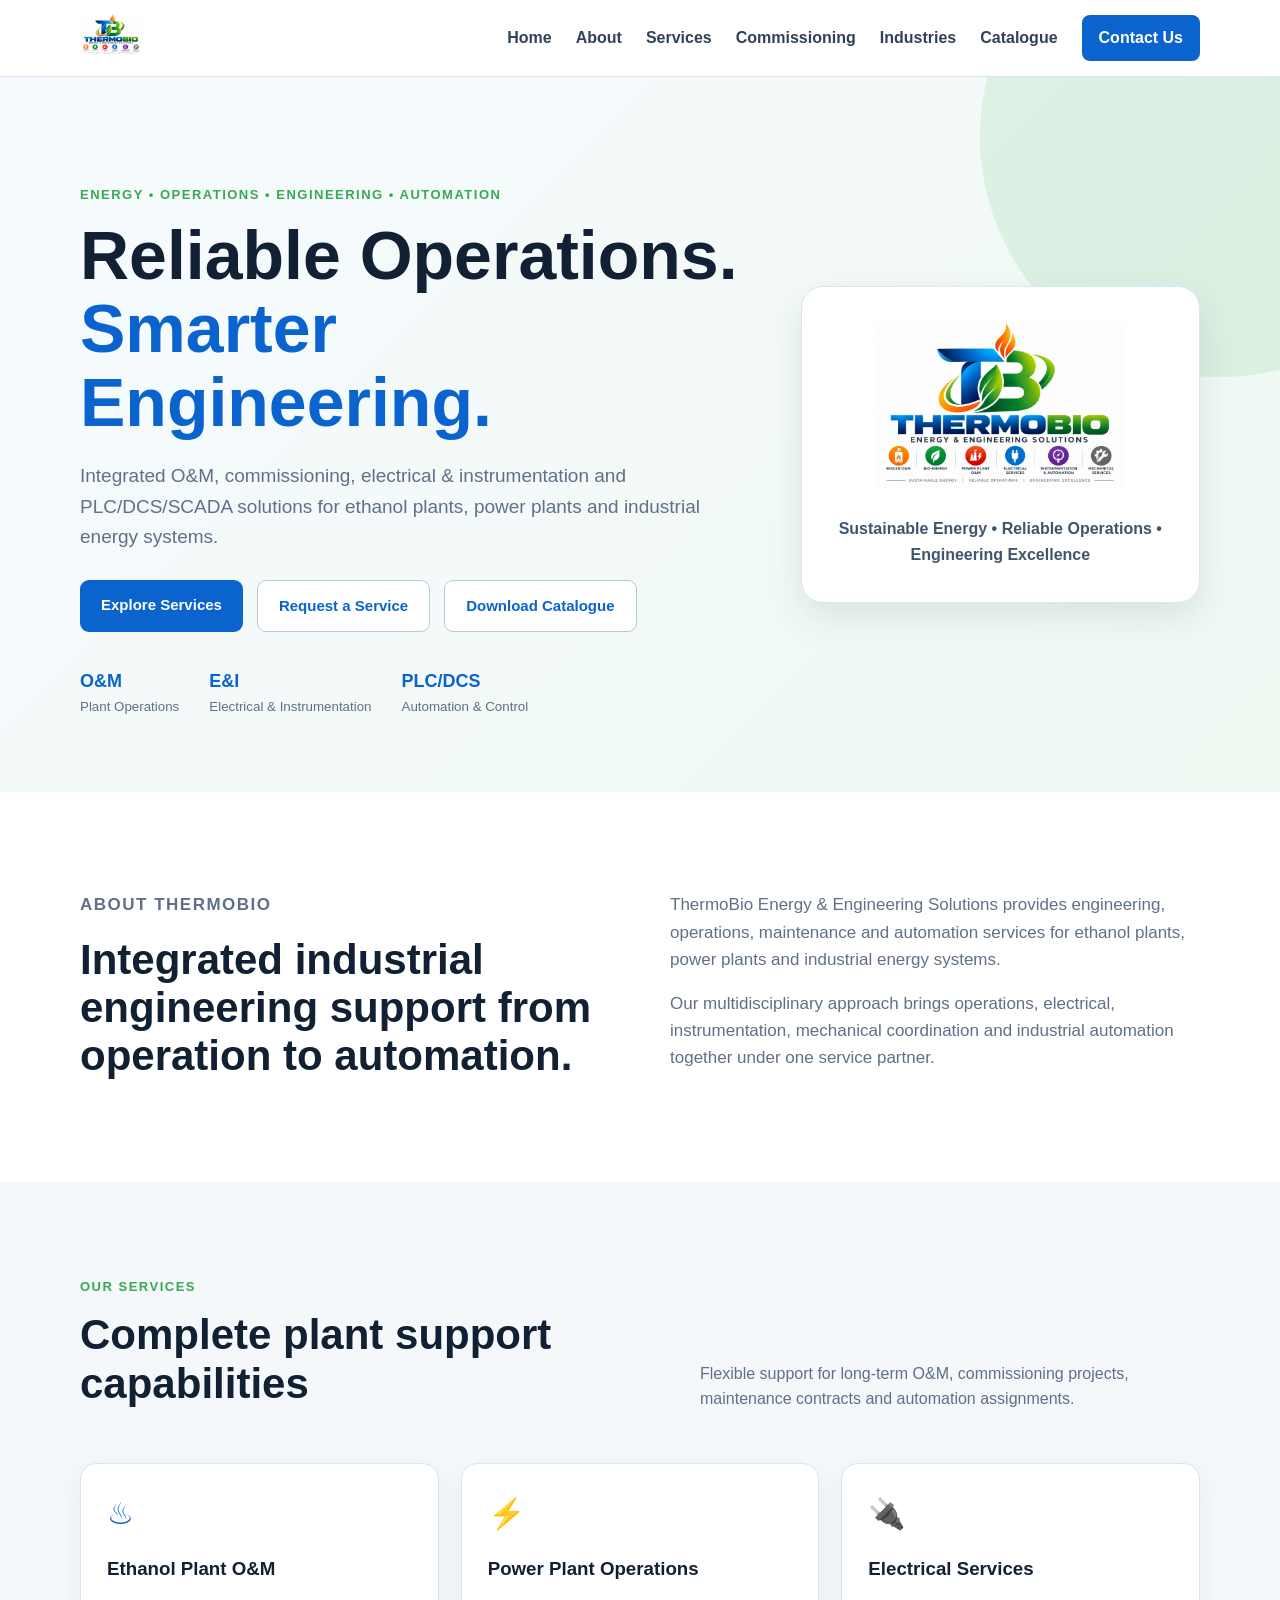
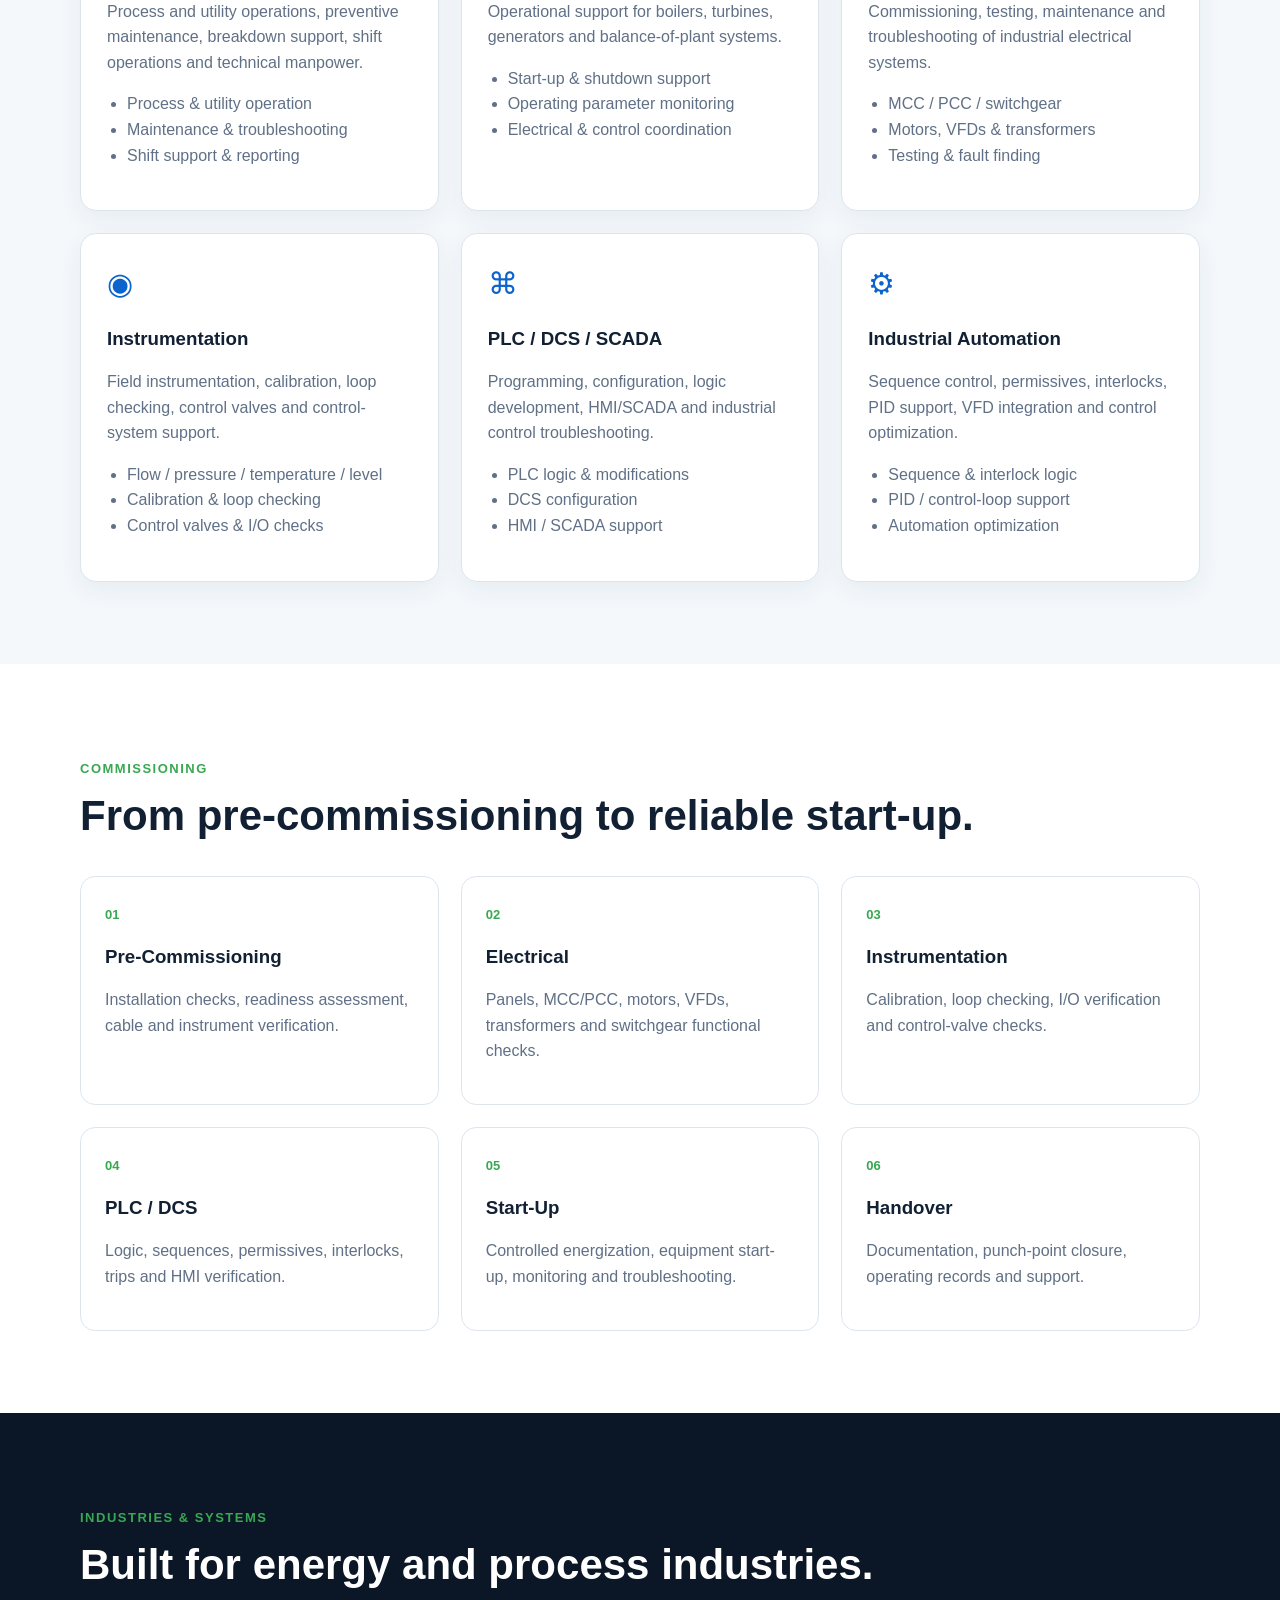
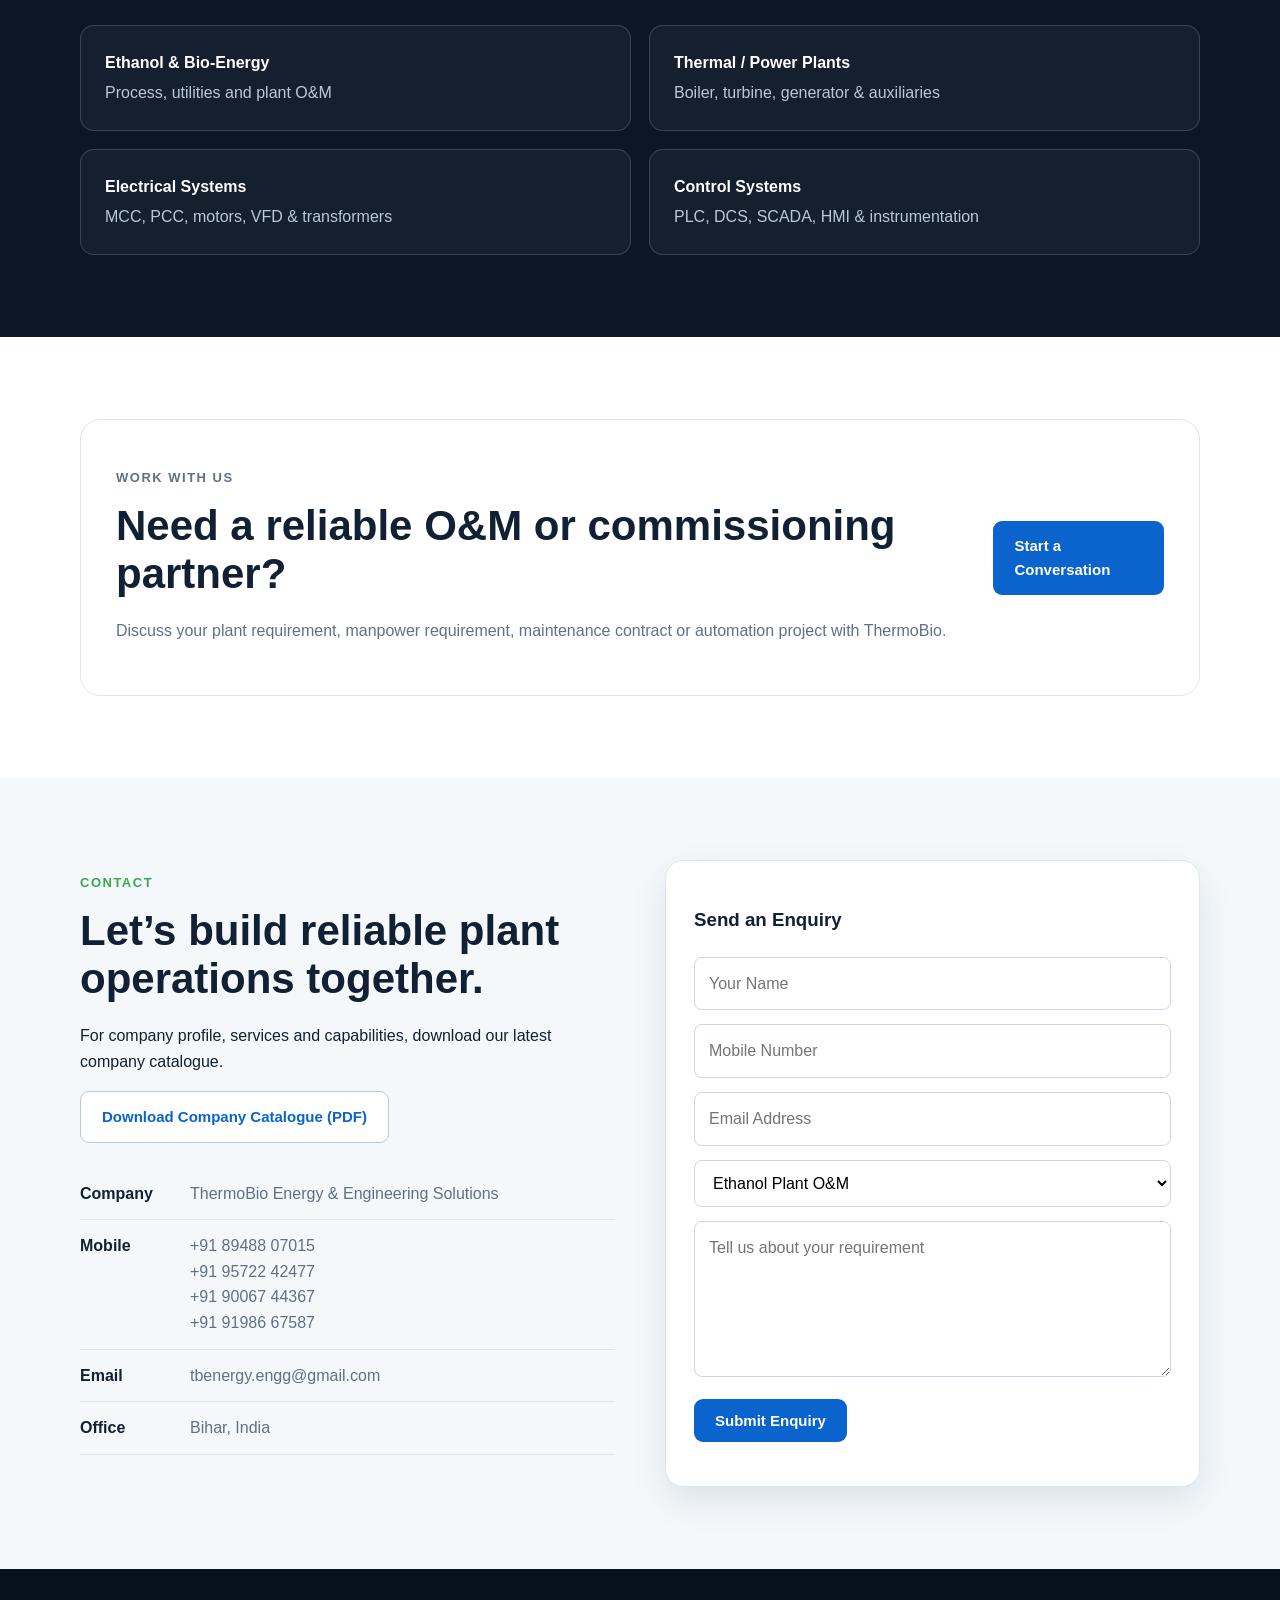
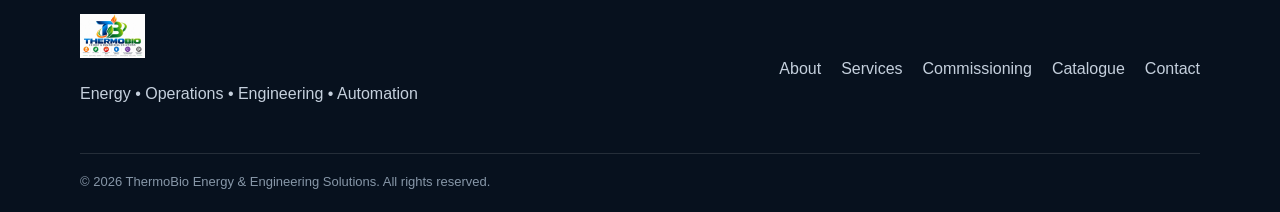
==== index.html @ 805980ed "Add files via upload" ====
<!DOCTYPE html>
<html lang="en">
<head>
  <meta charset="UTF-8">
  <meta name="viewport" content="width=device-width, initial-scale=1.0">
  <meta name="description" content="ThermoBio Energy & Engineering Solutions - Ethanol Plant O&M, Power Plant Operations, Electrical & Instrumentation, PLC/DCS/SCADA and Industrial Automation.">
  <title>ThermoBio Energy & Engineering Solutions</title>
  <link rel="stylesheet" href="styles.css">
</head>
<body>
  <header class="header">
    <div class="container nav">
      <a class="brand" href="#home">
        <img src="logo.png" alt="ThermoBio logo">
      </a>
      <button class="menu-btn" aria-label="Open menu">☰</button>
      <nav id="navMenu">
        <a href="#home">Home</a>
        <a href="#about">About</a>
        <a href="#services">Services</a>
        <a href="#commissioning">Commissioning</a>
        <a href="#industries">Industries</a>
        <a href="ThermoBio_Company_Catalogue.pdf" target="_blank" rel="noopener">Catalogue</a>
        <a href="#contact" class="nav-cta">Contact Us</a>
      </nav>
    </div>
  </header>

  <main>
    <section id="home" class="hero">
      <div class="hero-glow"></div>
      <div class="container hero-grid">
        <div class="hero-copy">
          <p class="eyebrow">ENERGY • OPERATIONS • ENGINEERING • AUTOMATION</p>
          <h1>Reliable Operations.<br><span>Smarter Engineering.</span></h1>
          <p class="lead">
            Integrated O&M, commissioning, electrical & instrumentation and PLC/DCS/SCADA
            solutions for ethanol plants, power plants and industrial energy systems.
          </p>
          <div class="actions">
            <a href="#services" class="btn primary">Explore Services</a>
            <a href="#contact" class="btn secondary">Request a Service</a>
            <a href="ThermoBio_Company_Catalogue.pdf" class="btn secondary" target="_blank" rel="noopener">Download Catalogue</a>
          </div>
          <div class="hero-points">
            <div><strong>O&M</strong><small>Plant Operations</small></div>
            <div><strong>E&I</strong><small>Electrical & Instrumentation</small></div>
            <div><strong>PLC/DCS</strong><small>Automation & Control</small></div>
          </div>
        </div>
        <div class="hero-card">
          <img src="logo.png" alt="ThermoBio Energy & Engineering Solutions">
          <div class="hero-card-caption">Sustainable Energy • Reliable Operations • Engineering Excellence</div>
        </div>
      </div>
    </section>

    <section id="about" class="section">
      <div class="container two-col">
        <div>
          <p class="section-label">ABOUT THERMOBIO</p>
          <h2>Integrated industrial engineering support from operation to automation.</h2>
        </div>
        <div>
          <p>
            ThermoBio Energy & Engineering Solutions provides engineering, operations,
            maintenance and automation services for ethanol plants, power plants and
            industrial energy systems.
          </p>
          <p>
            Our multidisciplinary approach brings operations, electrical, instrumentation,
            mechanical coordination and industrial automation together under one service partner.
          </p>
        </div>
      </div>
    </section>

    <section id="services" class="section light">
      <div class="container">
        <div class="section-head">
          <div>
            <p class="section-label">OUR SERVICES</p>
            <h2>Complete plant support capabilities</h2>
          </div>
          <p>Flexible support for long-term O&M, commissioning projects, maintenance contracts and automation assignments.</p>
        </div>

        <div class="cards">
          <article class="service-card">
            <div class="icon">♨</div>
            <h3>Ethanol Plant O&M</h3>
            <p>Process and utility operations, preventive maintenance, breakdown support, shift operations and technical manpower.</p>
            <ul><li>Process & utility operation</li><li>Maintenance & troubleshooting</li><li>Shift support & reporting</li></ul>
          </article>

          <article class="service-card">
            <div class="icon">⚡</div>
            <h3>Power Plant Operations</h3>
            <p>Operational support for boilers, turbines, generators and balance-of-plant systems.</p>
            <ul><li>Start-up & shutdown support</li><li>Operating parameter monitoring</li><li>Electrical & control coordination</li></ul>
          </article>

          <article class="service-card">
            <div class="icon">🔌</div>
            <h3>Electrical Services</h3>
            <p>Commissioning, testing, maintenance and troubleshooting of industrial electrical systems.</p>
            <ul><li>MCC / PCC / switchgear</li><li>Motors, VFDs & transformers</li><li>Testing & fault finding</li></ul>
          </article>

          <article class="service-card">
            <div class="icon">◉</div>
            <h3>Instrumentation</h3>
            <p>Field instrumentation, calibration, loop checking, control valves and control-system support.</p>
            <ul><li>Flow / pressure / temperature / level</li><li>Calibration & loop checking</li><li>Control valves & I/O checks</li></ul>
          </article>

          <article class="service-card">
            <div class="icon">⌘</div>
            <h3>PLC / DCS / SCADA</h3>
            <p>Programming, configuration, logic development, HMI/SCADA and industrial control troubleshooting.</p>
            <ul><li>PLC logic & modifications</li><li>DCS configuration</li><li>HMI / SCADA support</li></ul>
          </article>

          <article class="service-card">
            <div class="icon">⚙</div>
            <h3>Industrial Automation</h3>
            <p>Sequence control, permissives, interlocks, PID support, VFD integration and control optimization.</p>
            <ul><li>Sequence & interlock logic</li><li>PID / control-loop support</li><li>Automation optimization</li></ul>
          </article>
        </div>
      </div>
    </section>

    <section id="commissioning" class="section">
      <div class="container">
        <p class="section-label">COMMISSIONING</p>
        <h2>From pre-commissioning to reliable start-up.</h2>
        <div class="steps">
          <div class="step"><span>01</span><h3>Pre-Commissioning</h3><p>Installation checks, readiness assessment, cable and instrument verification.</p></div>
          <div class="step"><span>02</span><h3>Electrical</h3><p>Panels, MCC/PCC, motors, VFDs, transformers and switchgear functional checks.</p></div>
          <div class="step"><span>03</span><h3>Instrumentation</h3><p>Calibration, loop checking, I/O verification and control-valve checks.</p></div>
          <div class="step"><span>04</span><h3>PLC / DCS</h3><p>Logic, sequences, permissives, interlocks, trips and HMI verification.</p></div>
          <div class="step"><span>05</span><h3>Start-Up</h3><p>Controlled energization, equipment start-up, monitoring and troubleshooting.</p></div>
          <div class="step"><span>06</span><h3>Handover</h3><p>Documentation, punch-point closure, operating records and support.</p></div>
        </div>
      </div>
    </section>

    <section id="industries" class="section dark">
      <div class="container">
        <p class="section-label">INDUSTRIES & SYSTEMS</p>
        <h2>Built for energy and process industries.</h2>
        <div class="industry-grid">
          <div><strong>Ethanol & Bio-Energy</strong><span>Process, utilities and plant O&M</span></div>
          <div><strong>Thermal / Power Plants</strong><span>Boiler, turbine, generator & auxiliaries</span></div>
          <div><strong>Electrical Systems</strong><span>MCC, PCC, motors, VFD & transformers</span></div>
          <div><strong>Control Systems</strong><span>PLC, DCS, SCADA, HMI & instrumentation</span></div>
        </div>
      </div>
    </section>

    <section class="section">
      <div class="container cta">
        <div>
          <p class="section-label">WORK WITH US</p>
          <h2>Need a reliable O&M or commissioning partner?</h2>
          <p>Discuss your plant requirement, manpower requirement, maintenance contract or automation project with ThermoBio.</p>
        </div>
        <a href="#contact" class="btn primary">Start a Conversation</a>
      </div>
    </section>

    <section id="contact" class="section light">
      <div class="container contact-grid">
        <div>
          <p class="section-label">CONTACT</p>
          <h2>Let’s build reliable plant operations together.</h2>
          <p>For company profile, services and capabilities, download our latest company catalogue.</p>
          <p><a href="ThermoBio_Company_Catalogue.pdf" class="btn secondary" target="_blank" rel="noopener">Download Company Catalogue (PDF)</a></p>
          <div class="contact-list">
            <div><strong>Company</strong><span>ThermoBio Energy & Engineering Solutions</span></div>
            <div><strong>Mobile</strong><span>+91 89488 07015<br>+91 95722 42477<br>+91 90067 44367<br>+91 91986 67587</span></div>
            <div><strong>Email</strong><span>tbenergy.engg@gmail.com</span></div>
            <div><strong>Office</strong><span>Bihar, India</span></div>
          </div>
        </div>
        <form class="contact-form" id="contactForm" onsubmit="return submitForm(event)">
          <input type="text" name="_honey" style="display:none" tabindex="-1" autocomplete="off">
          <input type="hidden" name="_subject" value="New Website Enquiry - ThermoBio Energy & Engineering Solutions">
          <input type="hidden" name="_template" value="table">
          <input type="hidden" name="_captcha" value="false">
          <h3>Send an Enquiry</h3>
          <input id="name" name="name" type="text" placeholder="Your Name" required>
          <input id="phone" name="phone" type="tel" placeholder="Mobile Number" required>
          <input id="email" name="email" type="email" placeholder="Email Address">
          <select id="service" name="service">
            <option>Ethanol Plant O&M</option>
            <option>Power Plant Operations</option>
            <option>Electrical Services</option>
            <option>Instrumentation</option>
            <option>PLC / DCS / SCADA</option>
            <option>Automation / Commissioning</option>
          </select>
          <textarea id="message" name="message" rows="5" placeholder="Tell us about your requirement"></textarea>
          <button class="btn primary" type="submit">Submit Enquiry</button>
          <p id="formMsg" class="form-msg"></p>
        </form>
      </div>
    </section>
  </main>

  <footer class="footer">
    <div class="container footer-grid">
      <div>
        <img src="logo.png" alt="ThermoBio" class="footer-logo">
        <p>Energy • Operations • Engineering • Automation</p>
      </div>
      <div class="footer-links">
        <a href="#about">About</a><a href="#services">Services</a><a href="#commissioning">Commissioning</a><a href="ThermoBio_Company_Catalogue.pdf" target="_blank" rel="noopener">Catalogue</a><a href="#contact">Contact</a>
      </div>
    </div>
    <div class="container copyright">© <span id="year"></span> ThermoBio Energy & Engineering Solutions. All rights reserved.</div>
  </footer>

  <script src="script.js"></script>
</body>
</html>
---- styles.css ----
:root{--blue:#0b63ce;--blue-dark:#073b7a;--green:#39a852;--text:#122033;--muted:#607086;--light:#f4f8fb;--border:#dce5ee;--dark:#0b1726;--white:#fff;--shadow:0 14px 35px rgba(10,45,80,.10)}
*{box-sizing:border-box}html{scroll-behavior:smooth}body{margin:0;font-family:Arial,Helvetica,sans-serif;color:var(--text);line-height:1.6;background:#fff}a{text-decoration:none;color:inherit}.container{width:min(1120px,92%);margin:auto}
.header{position:sticky;top:0;z-index:100;background:rgba(255,255,255,.96);border-bottom:1px solid var(--border);backdrop-filter:blur(10px)}.nav{min-height:76px;display:flex;align-items:center;justify-content:space-between}.brand img{width:62px;height:62px;object-fit:contain}nav{display:flex;gap:24px;align-items:center}nav a{font-weight:600;color:#314257}nav a:hover{color:var(--blue)}.nav-cta{padding:10px 17px;border-radius:8px;background:var(--blue);color:#fff!important}.menu-btn{display:none;border:0;background:transparent;font-size:28px}
.hero{position:relative;overflow:hidden;padding:95px 0 75px;background:linear-gradient(135deg,#f7fbff,#eef8f1)}.hero-glow{position:absolute;width:480px;height:480px;border-radius:50%;right:-180px;top:-180px;background:rgba(57,168,82,.12)}.hero-grid{position:relative;display:grid;grid-template-columns:1.25fr .75fr;gap:55px;align-items:center}.eyebrow,.section-label{font-size:13px;letter-spacing:1.5px;font-weight:800;color:var(--green)}h1{font-size:clamp(40px,6vw,68px);line-height:1.08;margin:12px 0 22px}h1 span{color:var(--blue)}h2{font-size:clamp(28px,4vw,42px);line-height:1.15;margin:8px 0 20px}h3{line-height:1.25}.lead{font-size:19px;color:var(--muted);max-width:720px}.actions{display:flex;gap:14px;flex-wrap:wrap;margin:28px 0}.btn{display:inline-block;border:0;cursor:pointer;padding:13px 21px;border-radius:9px;font-weight:700;font-size:15px}.btn.primary{background:var(--blue);color:#fff}.btn.primary:hover{background:var(--blue-dark)}.btn.secondary{border:1px solid #b9c9d8;background:#fff;color:var(--blue)}.hero-points{display:flex;gap:30px;flex-wrap:wrap;margin-top:35px}.hero-points div{display:flex;flex-direction:column}.hero-points strong{font-size:18px;color:var(--blue)}.hero-points small{color:var(--muted)}.hero-card{background:#fff;border:1px solid var(--border);border-radius:22px;padding:35px;box-shadow:var(--shadow);text-align:center}.hero-card img{width:min(250px,80%);height:auto}.hero-card-caption{margin-top:20px;font-weight:700;color:#40556c}
.section{padding:82px 0}.section.light{background:var(--light)}.section.dark{background:var(--dark);color:#fff}.two-col{display:grid;grid-template-columns:1fr 1fr;gap:60px}.two-col p{color:var(--muted);font-size:17px}.section-head{display:flex;justify-content:space-between;gap:40px;align-items:end;margin-bottom:35px}.section-head>p{max-width:500px;color:var(--muted)}.cards{display:grid;grid-template-columns:repeat(3,1fr);gap:22px}.service-card{background:#fff;border:1px solid var(--border);border-radius:16px;padding:26px;box-shadow:0 8px 24px rgba(10,45,80,.06)}.icon{font-size:30px;color:var(--blue)}.service-card p,.service-card li{color:var(--muted)}.service-card ul{padding-left:20px}.steps{display:grid;grid-template-columns:repeat(3,1fr);gap:22px;margin-top:35px}.step{border:1px solid var(--border);border-radius:15px;padding:24px}.step span{display:inline-block;font-size:13px;font-weight:800;color:var(--green)}.step p{color:var(--muted)}.industry-grid{display:grid;grid-template-columns:repeat(2,1fr);gap:18px;margin-top:35px}.industry-grid div{border:1px solid rgba(255,255,255,.16);border-radius:14px;padding:24px;background:rgba(255,255,255,.04)}.industry-grid strong,.industry-grid span{display:block}.industry-grid span{color:#b9c7d8;margin-top:5px}.cta{display:flex;align-items:center;justify-content:space-between;gap:35px;border:1px solid var(--border);border-radius:20px;padding:35px}.cta p{color:var(--muted)}.contact-grid{display:grid;grid-template-columns:1fr 1fr;gap:50px}.contact-list{margin-top:25px}.contact-list div{display:flex;gap:20px;padding:13px 0;border-bottom:1px solid var(--border)}.contact-list strong{min-width:90px}.contact-list span{color:var(--muted)}.contact-form{background:#fff;border:1px solid var(--border);border-radius:18px;padding:28px;box-shadow:var(--shadow)}.contact-form input,.contact-form select,.contact-form textarea{width:100%;padding:13px 14px;margin:7px 0;border:1px solid #cbd7e3;border-radius:8px;font:inherit;background:#fff}.contact-form button{margin-top:8px}.form-msg{color:var(--green);font-weight:700}.footer{background:#07111e;color:#c5d0dd;padding:45px 0 20px}.footer-grid{display:flex;justify-content:space-between;gap:30px;align-items:center}.footer-logo{width:65px}.footer-links{display:flex;gap:20px;flex-wrap:wrap}.footer-links a:hover{color:#fff}.copyright{border-top:1px solid rgba(255,255,255,.12);margin-top:30px;padding-top:18px;font-size:13px;color:#8797a8}
@media(max-width:800px){nav{display:none;position:absolute;top:76px;left:0;right:0;background:#fff;padding:18px 4%;border-bottom:1px solid var(--border);flex-direction:column;align-items:flex-start}nav.open{display:flex}.menu-btn{display:block}.hero-grid,.two-col,.contact-grid{grid-template-columns:1fr}.cards,.steps{grid-template-columns:1fr 1fr}.section-head,.cta{flex-direction:column;align-items:flex-start}}@media(max-width:520px){.hero{padding:65px 0}.section{padding:60px 0}.cards,.steps,.industry-grid{grid-template-columns:1fr}.hero-points{gap:18px}.cta{padding:25px}}
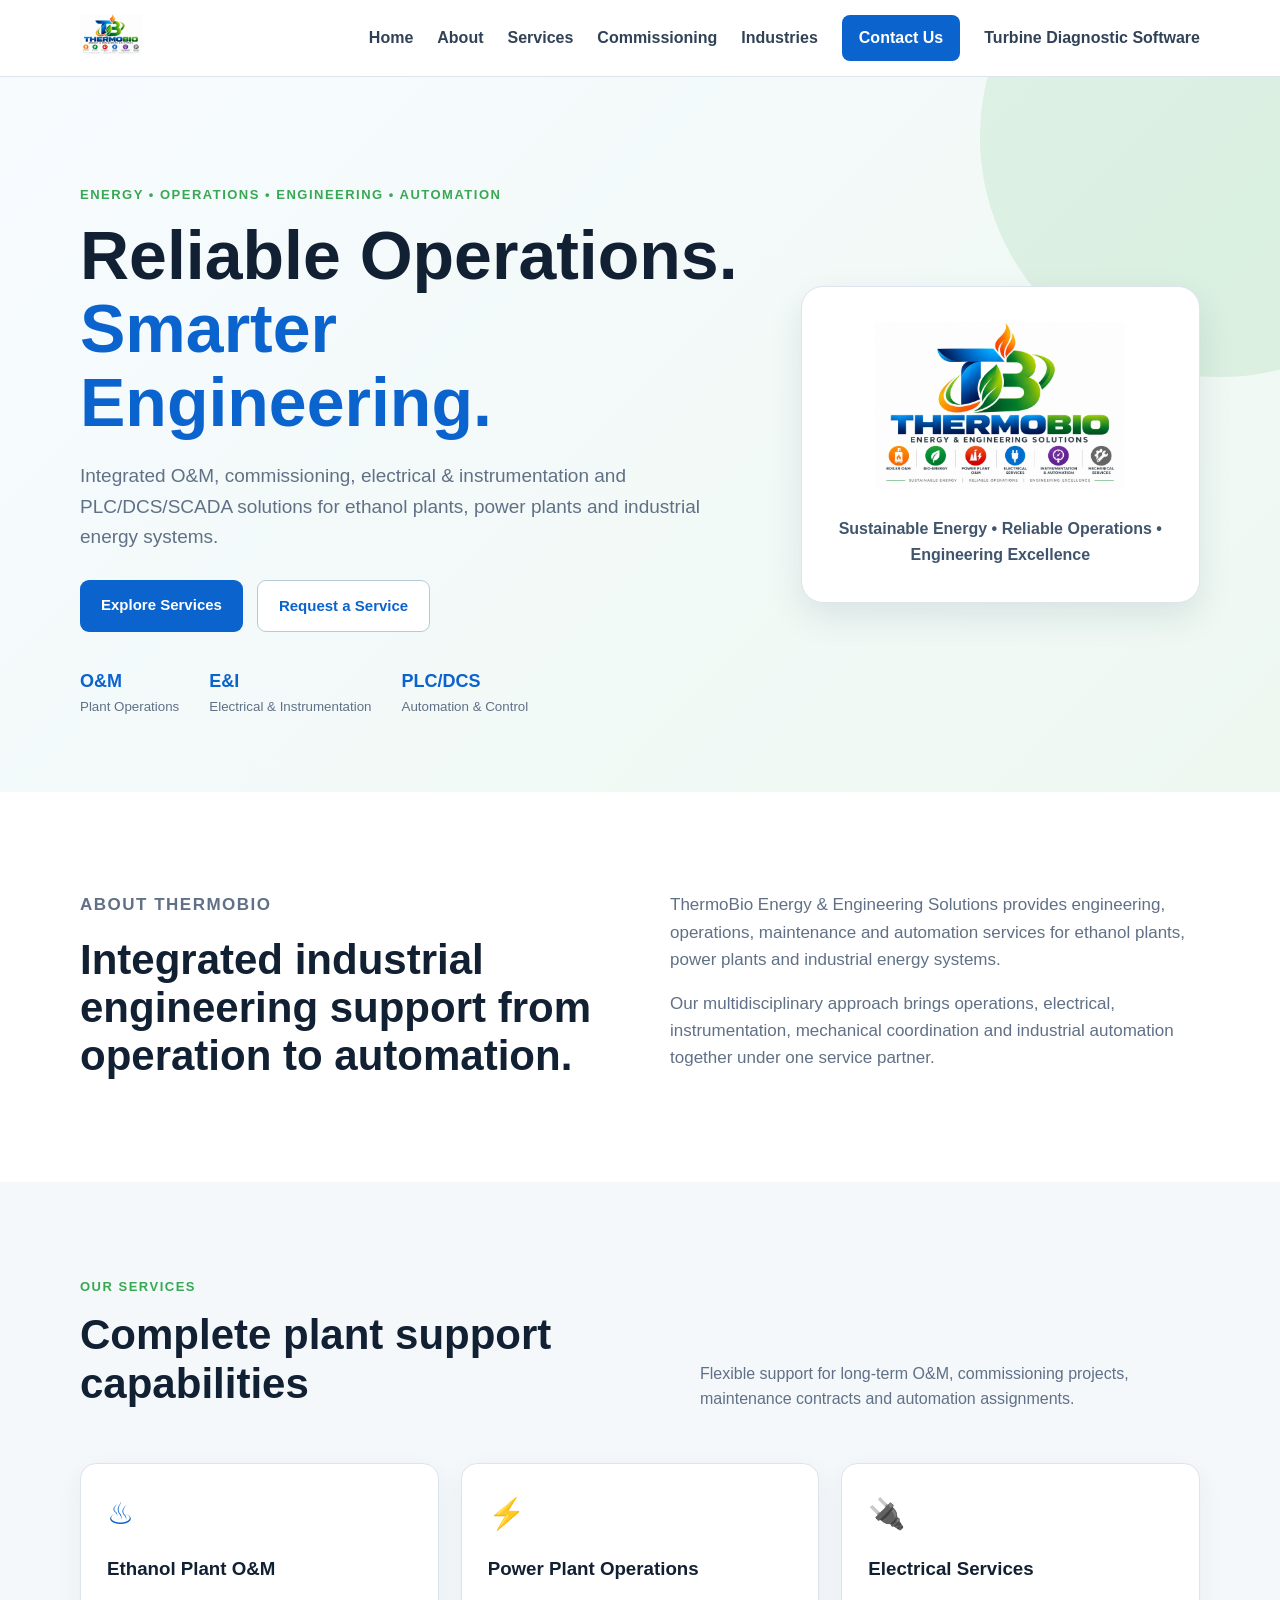
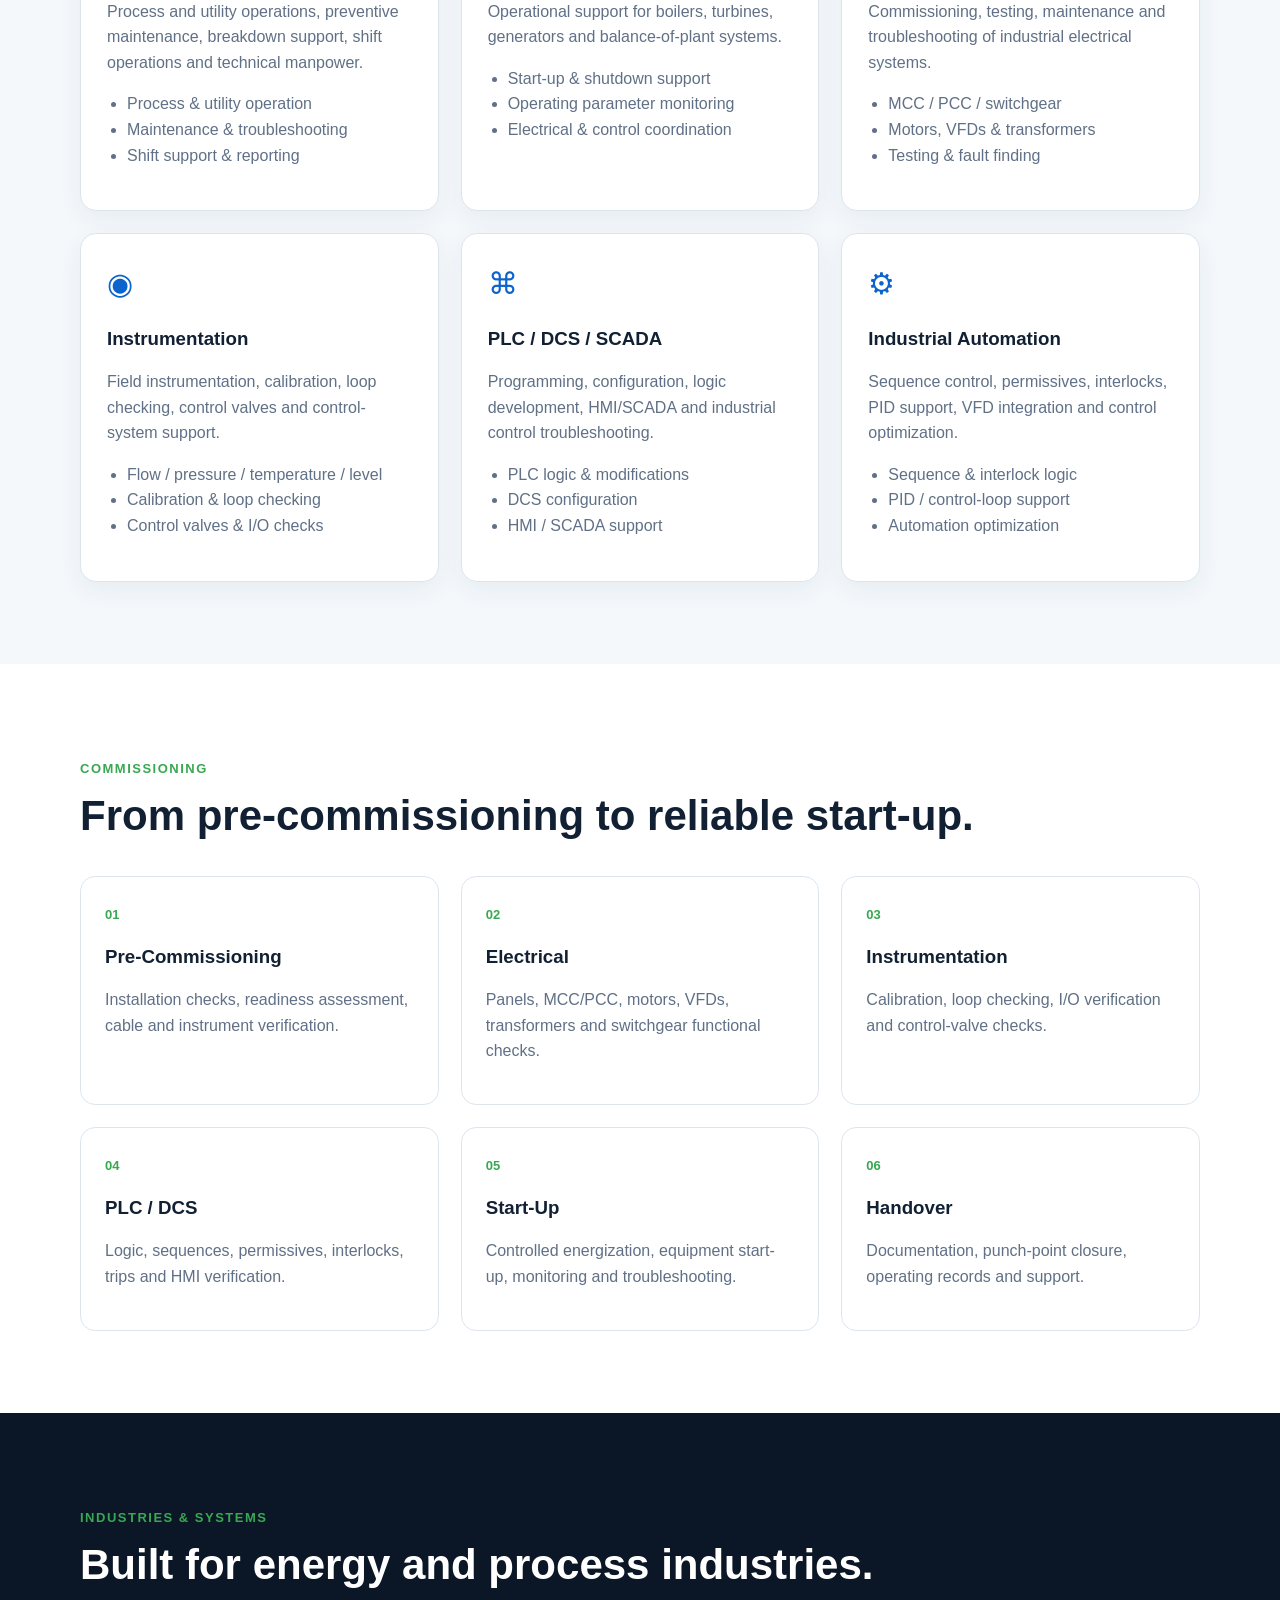
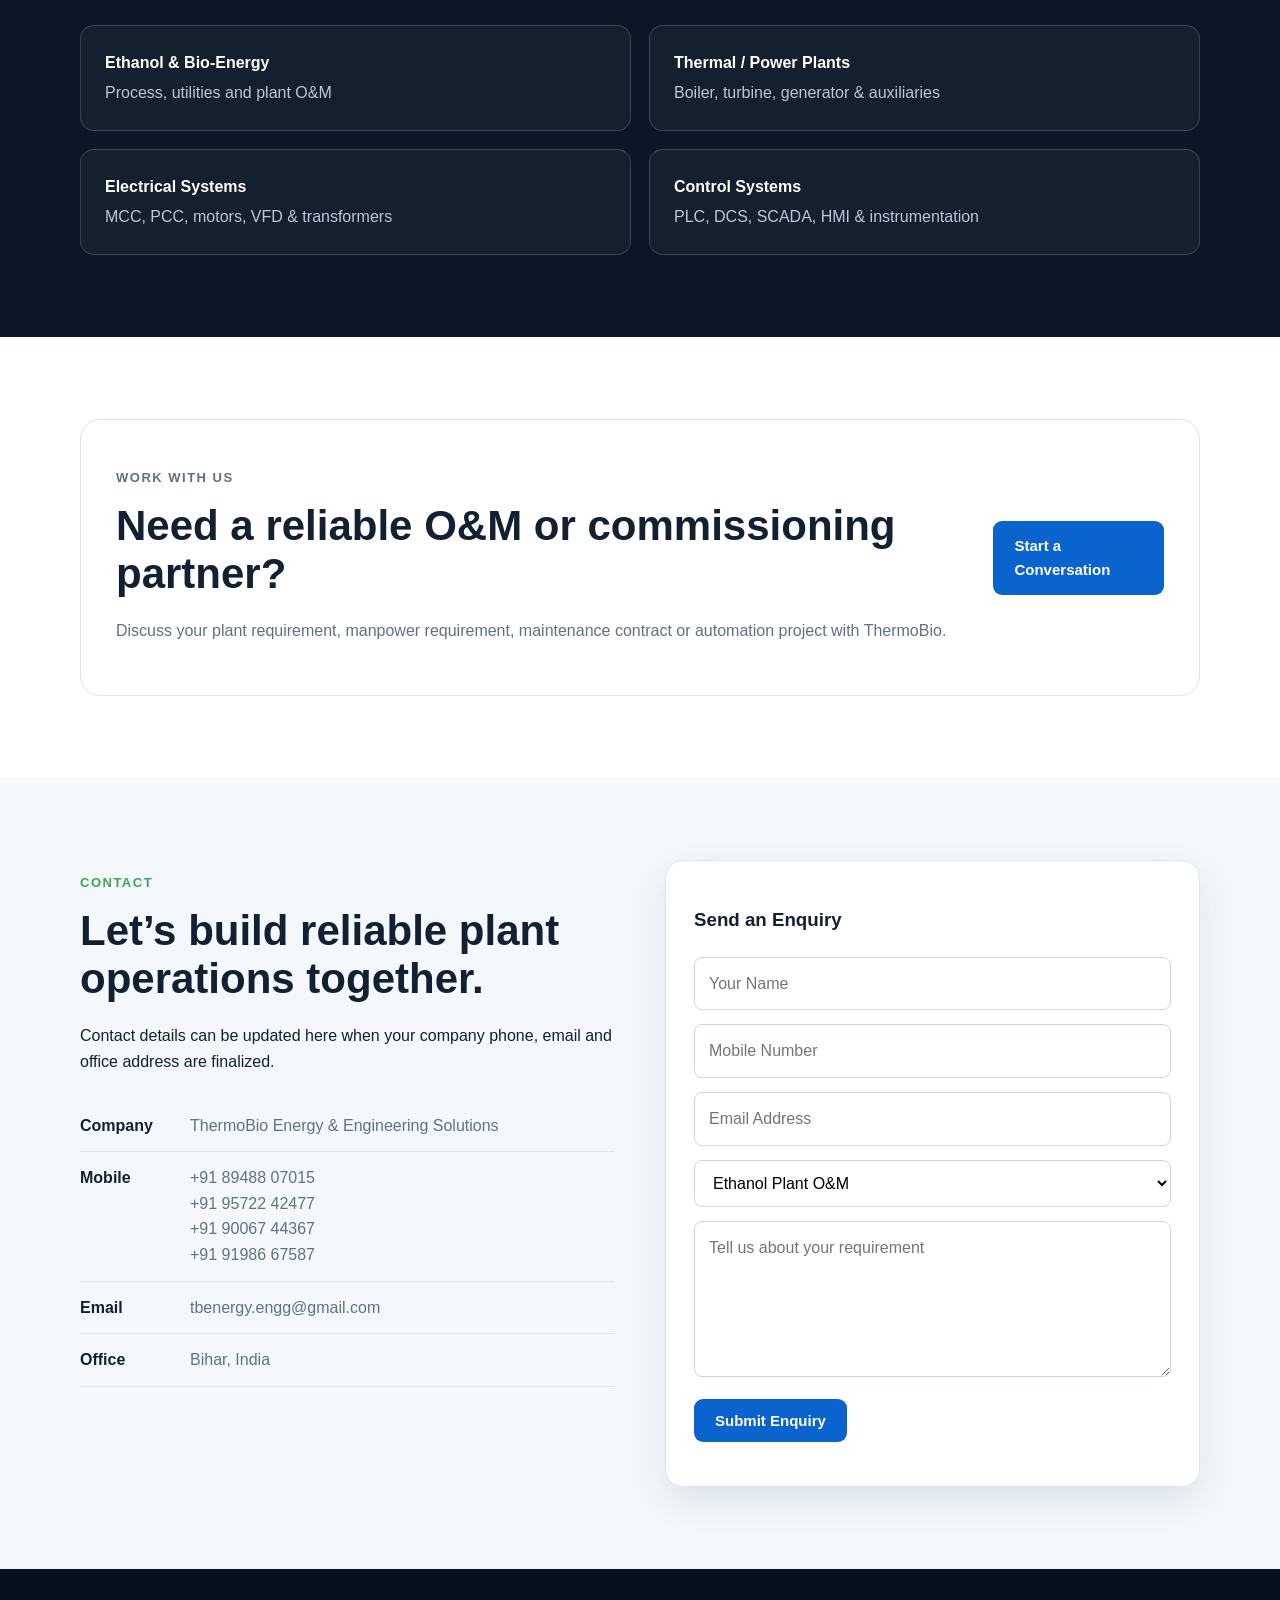
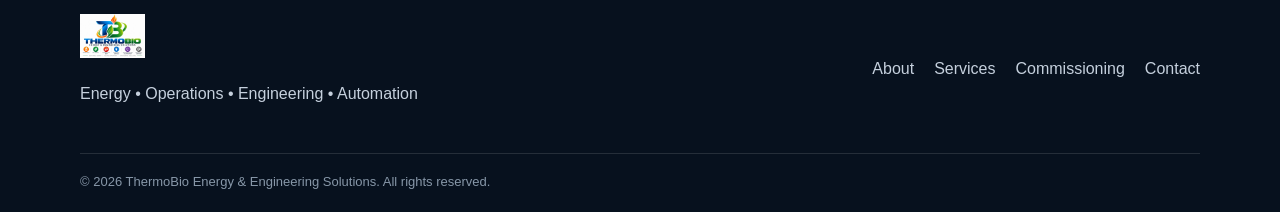
==== commit 132e1b3a: "Add files via upload" ====
--- a/index.html
+++ b/index.html
@@ -20,9 +20,8 @@
         <a href="#services">Services</a>
         <a href="#commissioning">Commissioning</a>
         <a href="#industries">Industries</a>
-        <a href="ThermoBio_Company_Catalogue.pdf" target="_blank" rel="noopener">Catalogue</a>
         <a href="#contact" class="nav-cta">Contact Us</a>
-      </nav>
+      <a href="#" class="turbine-diagnostic-link" id="turbineLoginBtn">Turbine Diagnostic Software</a></nav>
     </div>
   </header>
 
@@ -40,7 +39,6 @@
           <div class="actions">
             <a href="#services" class="btn primary">Explore Services</a>
             <a href="#contact" class="btn secondary">Request a Service</a>
-            <a href="ThermoBio_Company_Catalogue.pdf" class="btn secondary" target="_blank" rel="noopener">Download Catalogue</a>
           </div>
           <div class="hero-points">
             <div><strong>O&M</strong><small>Plant Operations</small></div>
@@ -175,8 +173,7 @@
         <div>
           <p class="section-label">CONTACT</p>
           <h2>Let’s build reliable plant operations together.</h2>
-          <p>For company profile, services and capabilities, download our latest company catalogue.</p>
-          <p><a href="ThermoBio_Company_Catalogue.pdf" class="btn secondary" target="_blank" rel="noopener">Download Company Catalogue (PDF)</a></p>
+          <p>Contact details can be updated here when your company phone, email and office address are finalized.</p>
           <div class="contact-list">
             <div><strong>Company</strong><span>ThermoBio Energy & Engineering Solutions</span></div>
             <div><strong>Mobile</strong><span>+91 89488 07015<br>+91 95722 42477<br>+91 90067 44367<br>+91 91986 67587</span></div>
@@ -184,16 +181,12 @@
             <div><strong>Office</strong><span>Bihar, India</span></div>
           </div>
         </div>
-        <form class="contact-form" id="contactForm" onsubmit="return submitForm(event)">
-          <input type="text" name="_honey" style="display:none" tabindex="-1" autocomplete="off">
-          <input type="hidden" name="_subject" value="New Website Enquiry - ThermoBio Energy & Engineering Solutions">
-          <input type="hidden" name="_template" value="table">
-          <input type="hidden" name="_captcha" value="false">
+        <form class="contact-form" onsubmit="return submitForm(event)">
           <h3>Send an Enquiry</h3>
-          <input id="name" name="name" type="text" placeholder="Your Name" required>
-          <input id="phone" name="phone" type="tel" placeholder="Mobile Number" required>
-          <input id="email" name="email" type="email" placeholder="Email Address">
-          <select id="service" name="service">
+          <input id="name" type="text" placeholder="Your Name" required>
+          <input id="phone" type="tel" placeholder="Mobile Number" required>
+          <input id="email" type="email" placeholder="Email Address">
+          <select id="service">
             <option>Ethanol Plant O&M</option>
             <option>Power Plant Operations</option>
             <option>Electrical Services</option>
@@ -201,7 +194,7 @@
             <option>PLC / DCS / SCADA</option>
             <option>Automation / Commissioning</option>
           </select>
-          <textarea id="message" name="message" rows="5" placeholder="Tell us about your requirement"></textarea>
+          <textarea id="message" rows="5" placeholder="Tell us about your requirement"></textarea>
           <button class="btn primary" type="submit">Submit Enquiry</button>
           <p id="formMsg" class="form-msg"></p>
         </form>
@@ -216,12 +209,115 @@
         <p>Energy • Operations • Engineering • Automation</p>
       </div>
       <div class="footer-links">
-        <a href="#about">About</a><a href="#services">Services</a><a href="#commissioning">Commissioning</a><a href="ThermoBio_Company_Catalogue.pdf" target="_blank" rel="noopener">Catalogue</a><a href="#contact">Contact</a>
+        <a href="#about">About</a><a href="#services">Services</a><a href="#commissioning">Commissioning</a><a href="#contact">Contact</a>
       </div>
     </div>
     <div class="container copyright">© <span id="year"></span> ThermoBio Energy & Engineering Solutions. All rights reserved.</div>
   </footer>
 
   <script src="script.js"></script>
+
+  <!-- Turbine Diagnostic Login -->
+  <div id="turbineLoginModal" class="tb-login-modal" aria-hidden="true">
+    <div class="tb-login-card" role="dialog" aria-modal="true" aria-labelledby="tbLoginTitle">
+      <button type="button" class="tb-login-close" id="tbLoginClose" aria-label="Close">×</button>
+      <div class="tb-login-icon">TB</div>
+      <h2 id="tbLoginTitle">Turbine Diagnostic Login</h2>
+      <p>Authorized access only.</p>
+
+      <form id="tbLoginForm">
+        <label for="tbUserId">User ID</label>
+        <input id="tbUserId" type="text" autocomplete="username" required>
+
+        <label for="tbPassword">Password</label>
+        <input id="tbPassword" type="password" autocomplete="current-password" required>
+
+        <button type="submit" class="btn primary tb-login-submit">Login</button>
+        <div id="tbLoginError" class="tb-login-error" role="alert"></div>
+      </form>
+    </div>
+  </div>
+
+  <style>
+    .tb-login-modal {
+      display:none; position:fixed; inset:0; z-index:99999;
+      background:rgba(0,0,0,.72); align-items:center; justify-content:center;
+      padding:20px; backdrop-filter:blur(5px);
+    }
+    .tb-login-modal.open { display:flex; }
+    .tb-login-card {
+      position:relative; width:min(420px,100%); background:#fff; color:#172033;
+      border-radius:18px; padding:30px; box-shadow:0 24px 80px rgba(0,0,0,.35);
+    }
+    .tb-login-card h2 { margin:12px 0 6px; }
+    .tb-login-card p { margin:0 0 22px; color:#64748b; }
+    .tb-login-card label { display:block; margin:14px 0 7px; font-weight:600; }
+    .tb-login-card input {
+      width:100%; box-sizing:border-box; padding:12px 13px; border:1px solid #d7dee8;
+      border-radius:10px; font-size:16px; outline:none;
+    }
+    .tb-login-card input:focus { border-color:#1677b8; box-shadow:0 0 0 3px rgba(22,119,184,.12); }
+    .tb-login-icon {
+      width:48px; height:48px; border-radius:12px; display:flex; align-items:center;
+      justify-content:center; background:linear-gradient(135deg,#0b66a8,#36a85a);
+      color:#fff; font-weight:800;
+    }
+    .tb-login-close {
+      position:absolute; right:14px; top:10px; border:0; background:transparent;
+      font-size:30px; color:#64748b; cursor:pointer;
+    }
+    .tb-login-submit { width:100%; margin-top:20px; cursor:pointer; }
+    .tb-login-error { min-height:20px; margin-top:12px; color:#c62828; font-size:14px; }
+  </style>
+
+  <script>
+    (function () {
+      const modal = document.getElementById('turbineLoginModal');
+      const openBtn = document.getElementById('turbineLoginBtn');
+      const closeBtn = document.getElementById('tbLoginClose');
+      const form = document.getElementById('tbLoginForm');
+      const error = document.getElementById('tbLoginError');
+
+      function openLogin(e) {
+        if (e) e.preventDefault();
+        error.textContent = '';
+        form.reset();
+        modal.classList.add('open');
+        modal.setAttribute('aria-hidden', 'false');
+        setTimeout(() => document.getElementById('tbUserId').focus(), 50);
+      }
+
+      function closeLogin() {
+        modal.classList.remove('open');
+        modal.setAttribute('aria-hidden', 'true');
+      }
+
+      openBtn.addEventListener('click', openLogin);
+      closeBtn.addEventListener('click', closeLogin);
+
+      modal.addEventListener('click', function (e) {
+        if (e.target === modal) closeLogin();
+      });
+
+      document.addEventListener('keydown', function (e) {
+        if (e.key === 'Escape') closeLogin();
+      });
+
+      form.addEventListener('submit', function (e) {
+        e.preventDefault();
+
+        const userId = document.getElementById('tbUserId').value.trim();
+        const password = document.getElementById('tbPassword').value;
+
+        if (userId === 'rks7546' && password === 'tbenergy@7546') {
+          sessionStorage.setItem('turbineDiagnosticAuth', '1');
+          window.location.href = 'turbine-diagnostic/index.html';
+        } else {
+          error.textContent = 'Invalid User ID or Password.';
+        }
+      });
+    })();
+  </script>
+
 </body>
 </html>
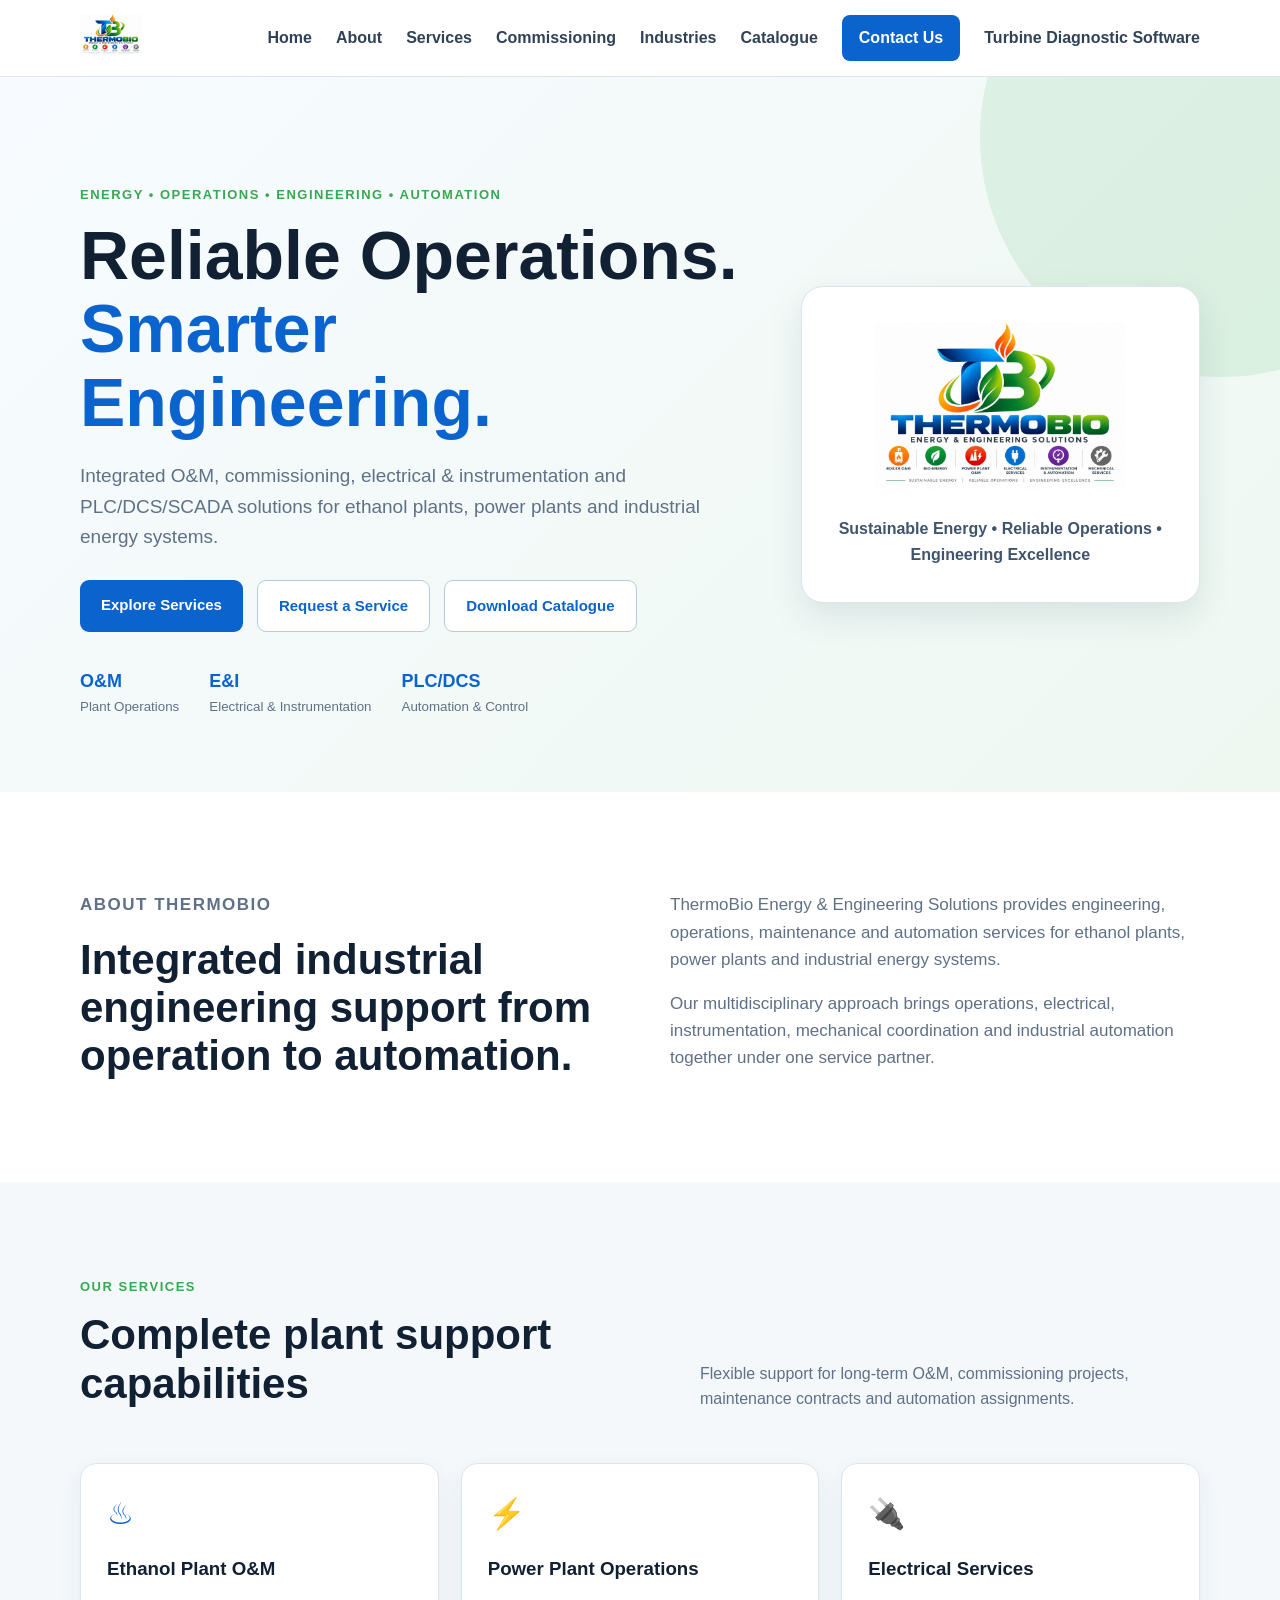
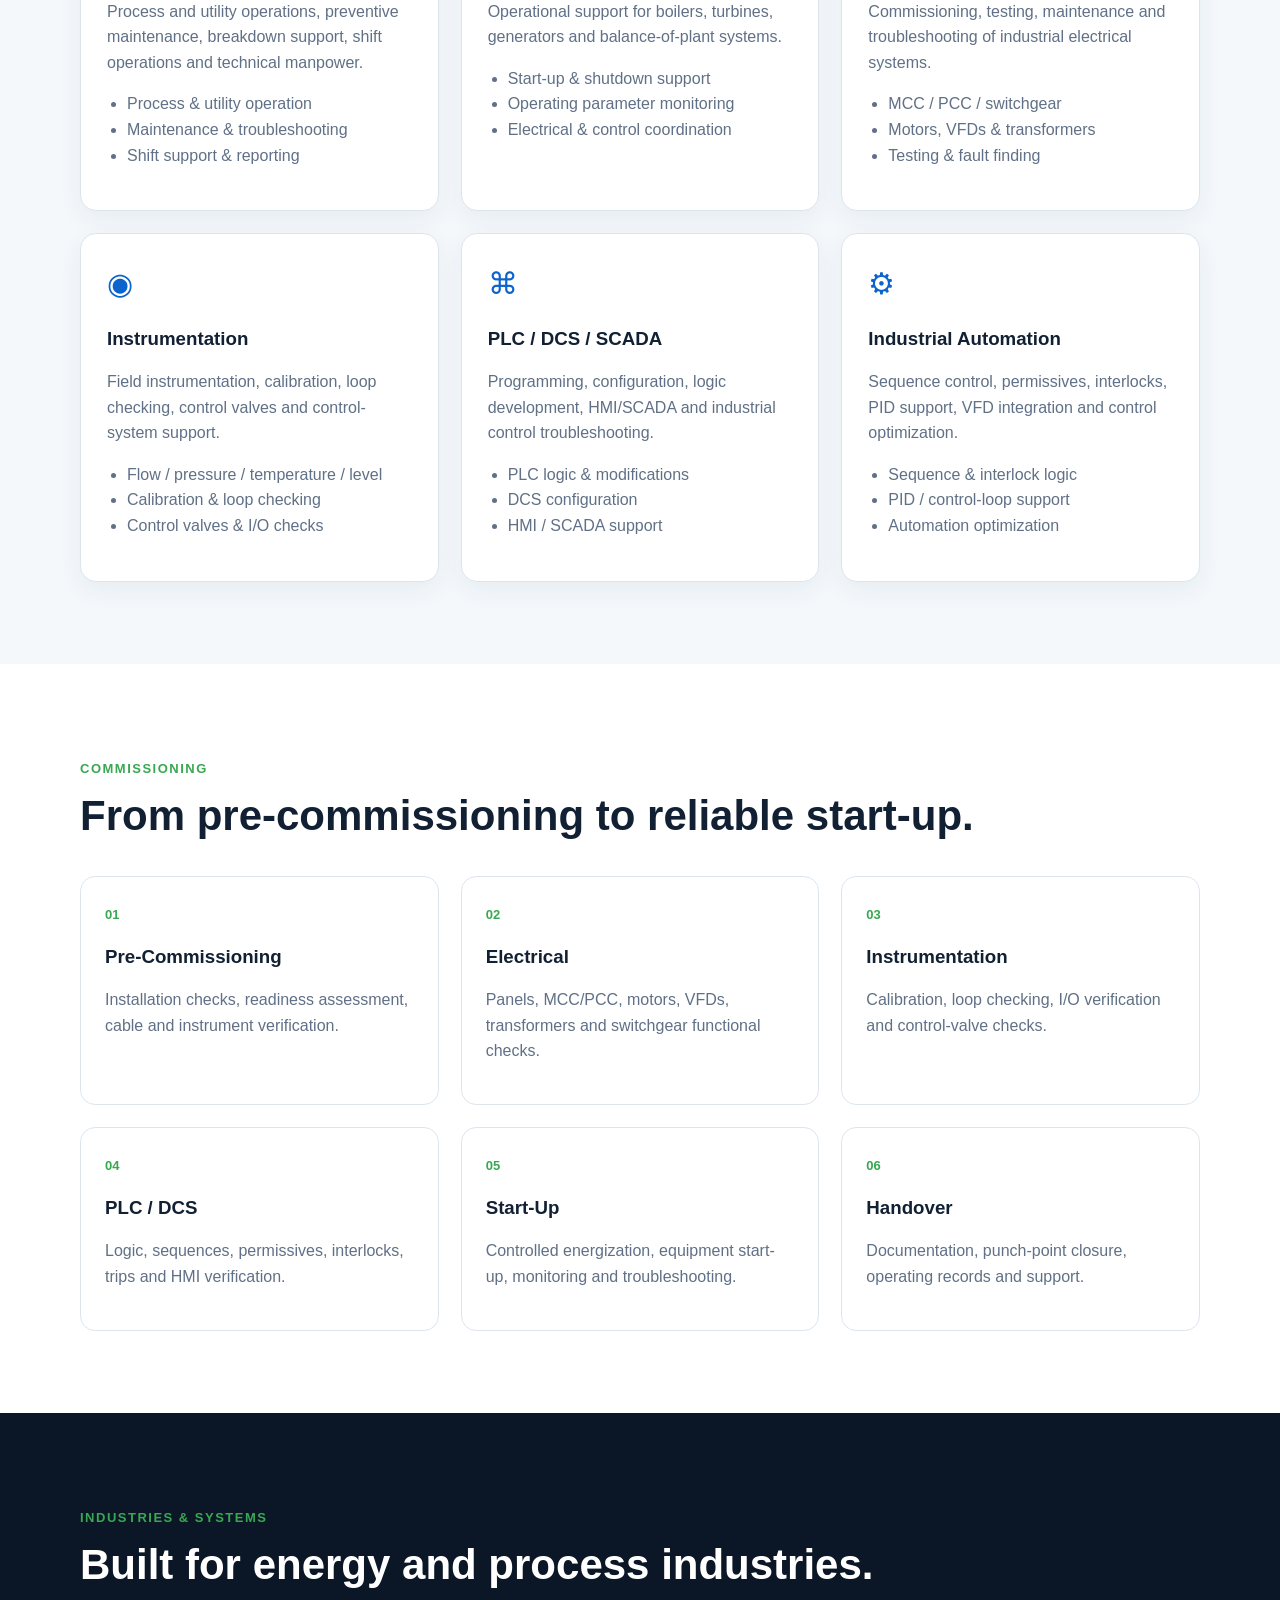
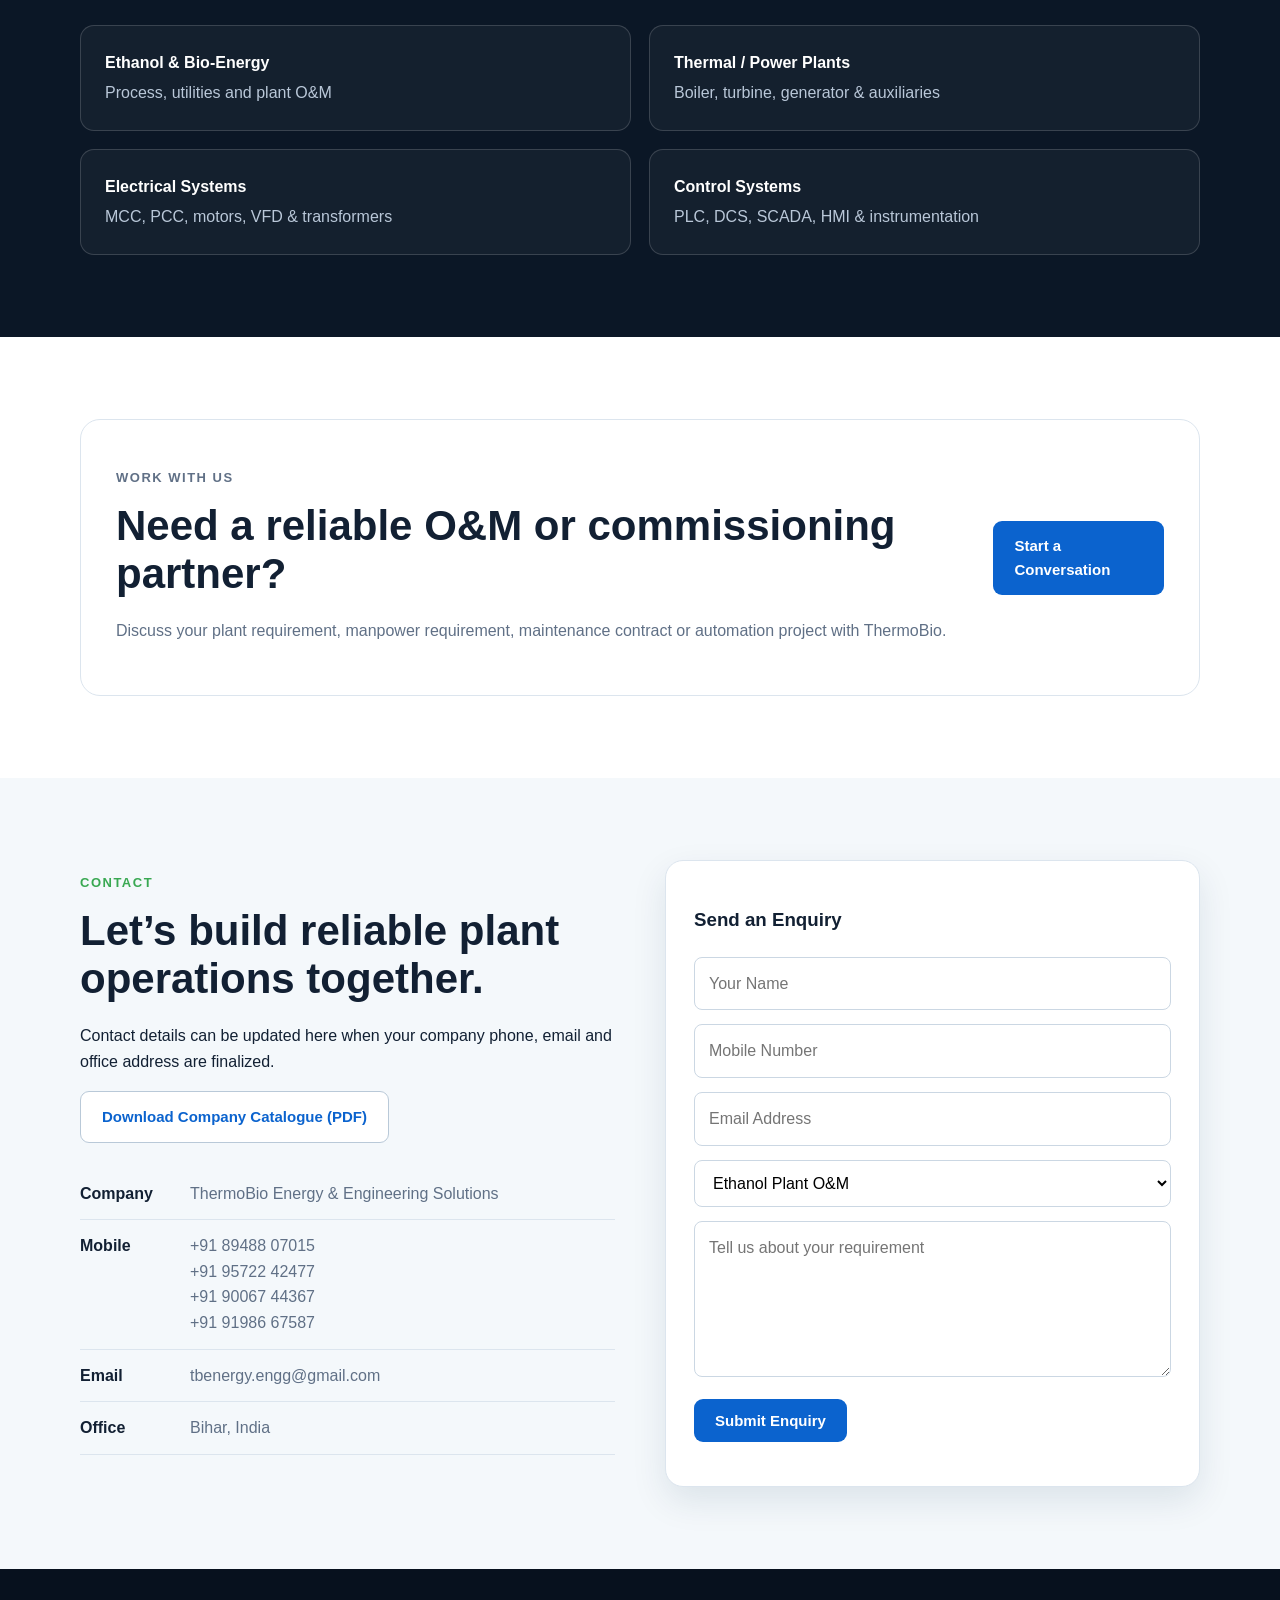
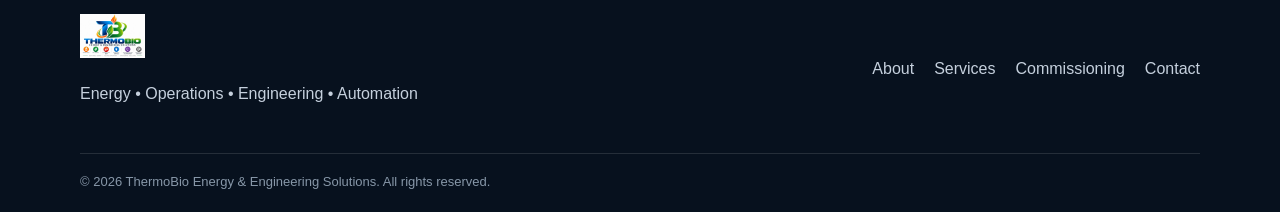
==== commit fd67229e: "Add files via upload" ====
--- a/index.html
+++ b/index.html
@@ -20,6 +20,7 @@
         <a href="#services">Services</a>
         <a href="#commissioning">Commissioning</a>
         <a href="#industries">Industries</a>
+        <a href="ThermoBio_Company_Catalogue.pdf" target="_blank" rel="noopener">Catalogue</a>
         <a href="#contact" class="nav-cta">Contact Us</a>
       <a href="#" class="turbine-diagnostic-link" id="turbineLoginBtn">Turbine Diagnostic Software</a></nav>
     </div>
@@ -39,6 +40,7 @@
           <div class="actions">
             <a href="#services" class="btn primary">Explore Services</a>
             <a href="#contact" class="btn secondary">Request a Service</a>
+            <a href="ThermoBio_Company_Catalogue.pdf" class="btn secondary" target="_blank" rel="noopener">Download Catalogue</a>
           </div>
           <div class="hero-points">
             <div><strong>O&M</strong><small>Plant Operations</small></div>
@@ -174,6 +176,7 @@
           <p class="section-label">CONTACT</p>
           <h2>Let’s build reliable plant operations together.</h2>
           <p>Contact details can be updated here when your company phone, email and office address are finalized.</p>
+          <p><a href="ThermoBio_Company_Catalogue.pdf" class="btn secondary" target="_blank" rel="noopener">Download Company Catalogue (PDF)</a></p>
           <div class="contact-list">
             <div><strong>Company</strong><span>ThermoBio Energy & Engineering Solutions</span></div>
             <div><strong>Mobile</strong><span>+91 89488 07015<br>+91 95722 42477<br>+91 90067 44367<br>+91 91986 67587</span></div>
@@ -217,21 +220,18 @@
 
   <script src="script.js"></script>
 
-  <!-- Turbine Diagnostic Login -->
+  <!-- Protected Turbine Diagnostic launcher -->
   <div id="turbineLoginModal" class="tb-login-modal" aria-hidden="true">
     <div class="tb-login-card" role="dialog" aria-modal="true" aria-labelledby="tbLoginTitle">
       <button type="button" class="tb-login-close" id="tbLoginClose" aria-label="Close">×</button>
       <div class="tb-login-icon">TB</div>
       <h2 id="tbLoginTitle">Turbine Diagnostic Login</h2>
       <p>Authorized access only.</p>
-
       <form id="tbLoginForm">
         <label for="tbUserId">User ID</label>
         <input id="tbUserId" type="text" autocomplete="username" required>
-
         <label for="tbPassword">Password</label>
         <input id="tbPassword" type="password" autocomplete="current-password" required>
-
         <button type="submit" class="btn primary tb-login-submit">Login</button>
         <div id="tbLoginError" class="tb-login-error" role="alert"></div>
       </form>
@@ -239,81 +239,50 @@
   </div>
 
   <style>
-    .tb-login-modal {
-      display:none; position:fixed; inset:0; z-index:99999;
-      background:rgba(0,0,0,.72); align-items:center; justify-content:center;
-      padding:20px; backdrop-filter:blur(5px);
-    }
-    .tb-login-modal.open { display:flex; }
-    .tb-login-card {
-      position:relative; width:min(420px,100%); background:#fff; color:#172033;
-      border-radius:18px; padding:30px; box-shadow:0 24px 80px rgba(0,0,0,.35);
-    }
-    .tb-login-card h2 { margin:12px 0 6px; }
-    .tb-login-card p { margin:0 0 22px; color:#64748b; }
-    .tb-login-card label { display:block; margin:14px 0 7px; font-weight:600; }
-    .tb-login-card input {
-      width:100%; box-sizing:border-box; padding:12px 13px; border:1px solid #d7dee8;
-      border-radius:10px; font-size:16px; outline:none;
-    }
-    .tb-login-card input:focus { border-color:#1677b8; box-shadow:0 0 0 3px rgba(22,119,184,.12); }
-    .tb-login-icon {
-      width:48px; height:48px; border-radius:12px; display:flex; align-items:center;
-      justify-content:center; background:linear-gradient(135deg,#0b66a8,#36a85a);
-      color:#fff; font-weight:800;
-    }
-    .tb-login-close {
-      position:absolute; right:14px; top:10px; border:0; background:transparent;
-      font-size:30px; color:#64748b; cursor:pointer;
-    }
-    .tb-login-submit { width:100%; margin-top:20px; cursor:pointer; }
-    .tb-login-error { min-height:20px; margin-top:12px; color:#c62828; font-size:14px; }
+    .turbine-diagnostic-link{font-weight:700}
+    .tb-login-modal{display:none;position:fixed;inset:0;z-index:99999;background:rgba(0,0,0,.72);align-items:center;justify-content:center;padding:20px;backdrop-filter:blur(5px)}
+    .tb-login-modal.open{display:flex}
+    .tb-login-card{position:relative;width:min(420px,100%);background:#fff;color:#172033;border-radius:18px;padding:30px;box-shadow:0 24px 80px rgba(0,0,0,.35)}
+    .tb-login-card h2{margin:12px 0 6px}.tb-login-card p{margin:0 0 22px;color:#64748b}
+    .tb-login-card label{display:block;margin:14px 0 7px;font-weight:600}
+    .tb-login-card input{width:100%;box-sizing:border-box;padding:12px 13px;border:1px solid #d7dee8;border-radius:10px;font-size:16px;outline:none}
+    .tb-login-card input:focus{border-color:#1677b8;box-shadow:0 0 0 3px rgba(22,119,184,.12)}
+    .tb-login-icon{width:48px;height:48px;border-radius:12px;display:flex;align-items:center;justify-content:center;background:linear-gradient(135deg,#0b66a8,#36a85a);color:#fff;font-weight:800}
+    .tb-login-close{position:absolute;right:14px;top:10px;border:0;background:transparent;font-size:30px;color:#64748b;cursor:pointer}
+    .tb-login-submit{width:100%;margin-top:20px;cursor:pointer}.tb-login-error{min-height:20px;margin-top:12px;color:#c62828;font-size:14px}
   </style>
 
   <script>
-    (function () {
-      const modal = document.getElementById('turbineLoginModal');
-      const openBtn = document.getElementById('turbineLoginBtn');
-      const closeBtn = document.getElementById('tbLoginClose');
-      const form = document.getElementById('tbLoginForm');
-      const error = document.getElementById('tbLoginError');
-
-      function openLogin(e) {
-        if (e) e.preventDefault();
-        error.textContent = '';
-        form.reset();
-        modal.classList.add('open');
-        modal.setAttribute('aria-hidden', 'false');
-        setTimeout(() => document.getElementById('tbUserId').focus(), 50);
+    (function(){
+      const modal=document.getElementById('turbineLoginModal');
+      const openBtn=document.getElementById('turbineLoginBtn');
+      const closeBtn=document.getElementById('tbLoginClose');
+      const form=document.getElementById('tbLoginForm');
+      const error=document.getElementById('tbLoginError');
+
+      function openLogin(e){
+        if(e)e.preventDefault();
+        error.textContent=''; form.reset();
+        modal.classList.add('open'); modal.setAttribute('aria-hidden','false');
+        setTimeout(()=>document.getElementById('tbUserId').focus(),50);
       }
-
-      function closeLogin() {
-        modal.classList.remove('open');
-        modal.setAttribute('aria-hidden', 'true');
+      function closeLogin(){
+        modal.classList.remove('open'); modal.setAttribute('aria-hidden','true');
       }
-
-      openBtn.addEventListener('click', openLogin);
-      closeBtn.addEventListener('click', closeLogin);
-
-      modal.addEventListener('click', function (e) {
-        if (e.target === modal) closeLogin();
-      });
-
-      document.addEventListener('keydown', function (e) {
-        if (e.key === 'Escape') closeLogin();
-      });
-
-      form.addEventListener('submit', function (e) {
+      openBtn.addEventListener('click',openLogin);
+      closeBtn.addEventListener('click',closeLogin);
+      modal.addEventListener('click',e=>{if(e.target===modal)closeLogin()});
+      document.addEventListener('keydown',e=>{if(e.key==='Escape')closeLogin()});
+
+      form.addEventListener('submit',function(e){
         e.preventDefault();
-
-        const userId = document.getElementById('tbUserId').value.trim();
-        const password = document.getElementById('tbPassword').value;
-
-        if (userId === 'rks7546' && password === 'tbenergy@7546') {
-          sessionStorage.setItem('turbineDiagnosticAuth', '1');
-          window.location.href = 'turbine-diagnostic/index.html';
-        } else {
-          error.textContent = 'Invalid User ID or Password.';
+        const userId=document.getElementById('tbUserId').value.trim();
+        const password=document.getElementById('tbPassword').value;
+        if(userId==='rks7546' && password==='tbenergy@7546'){
+          sessionStorage.setItem('turbineDiagnosticAuth','1');
+          window.location.href='turbine-diagnostic/index.html';
+        }else{
+          error.textContent='Invalid User ID or Password.';
         }
       });
     })();
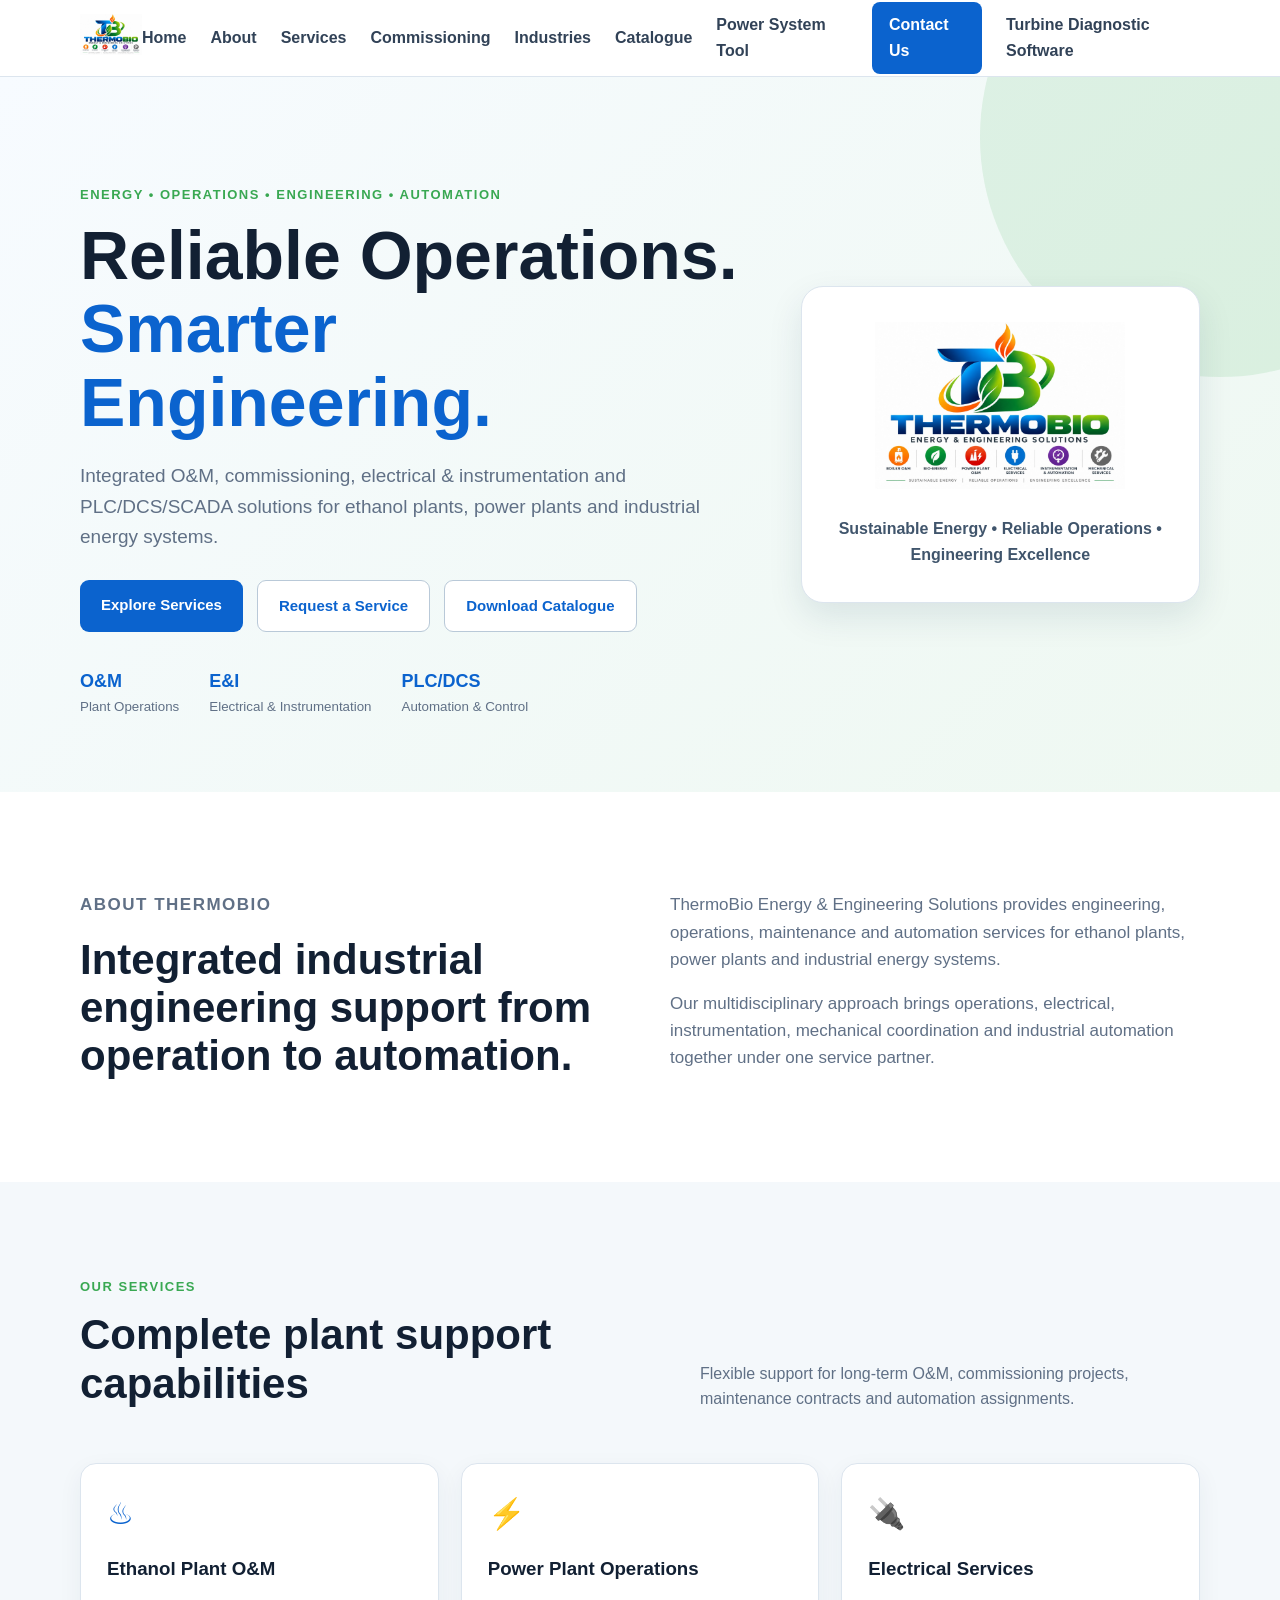
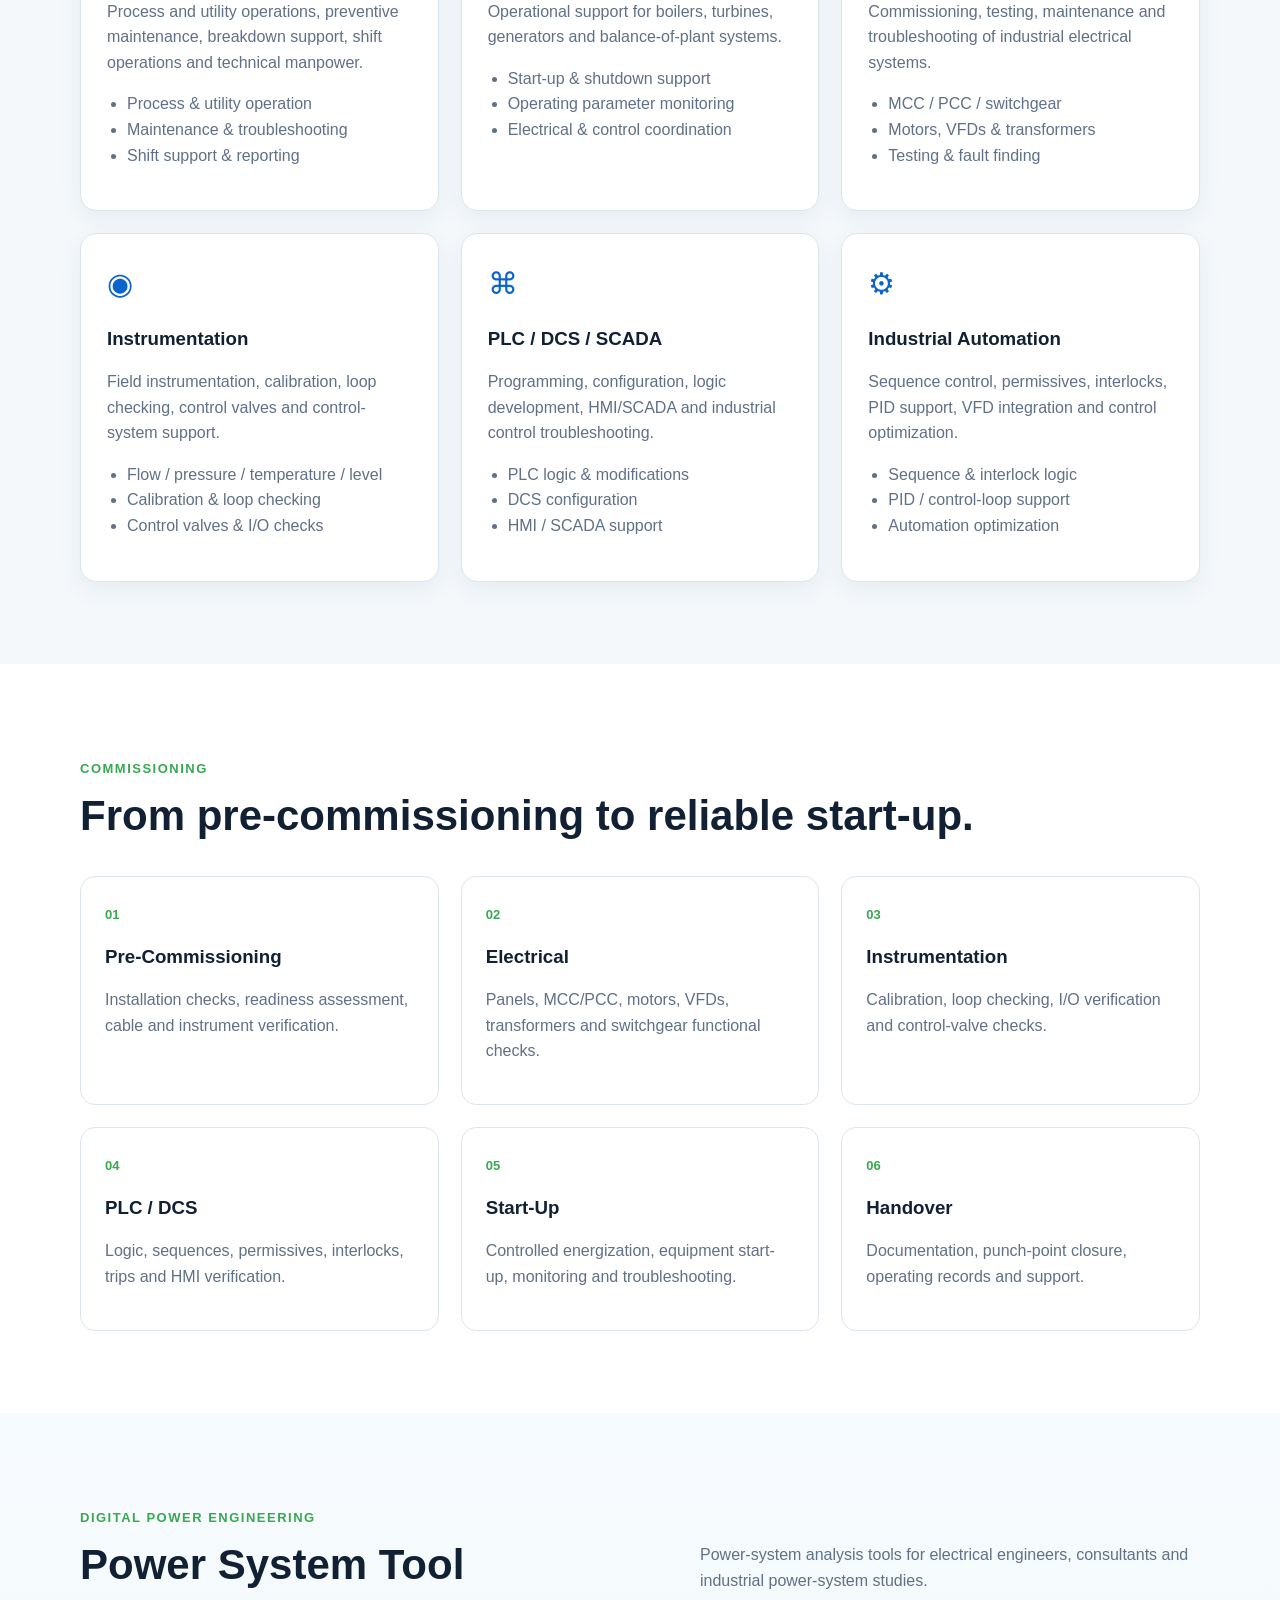
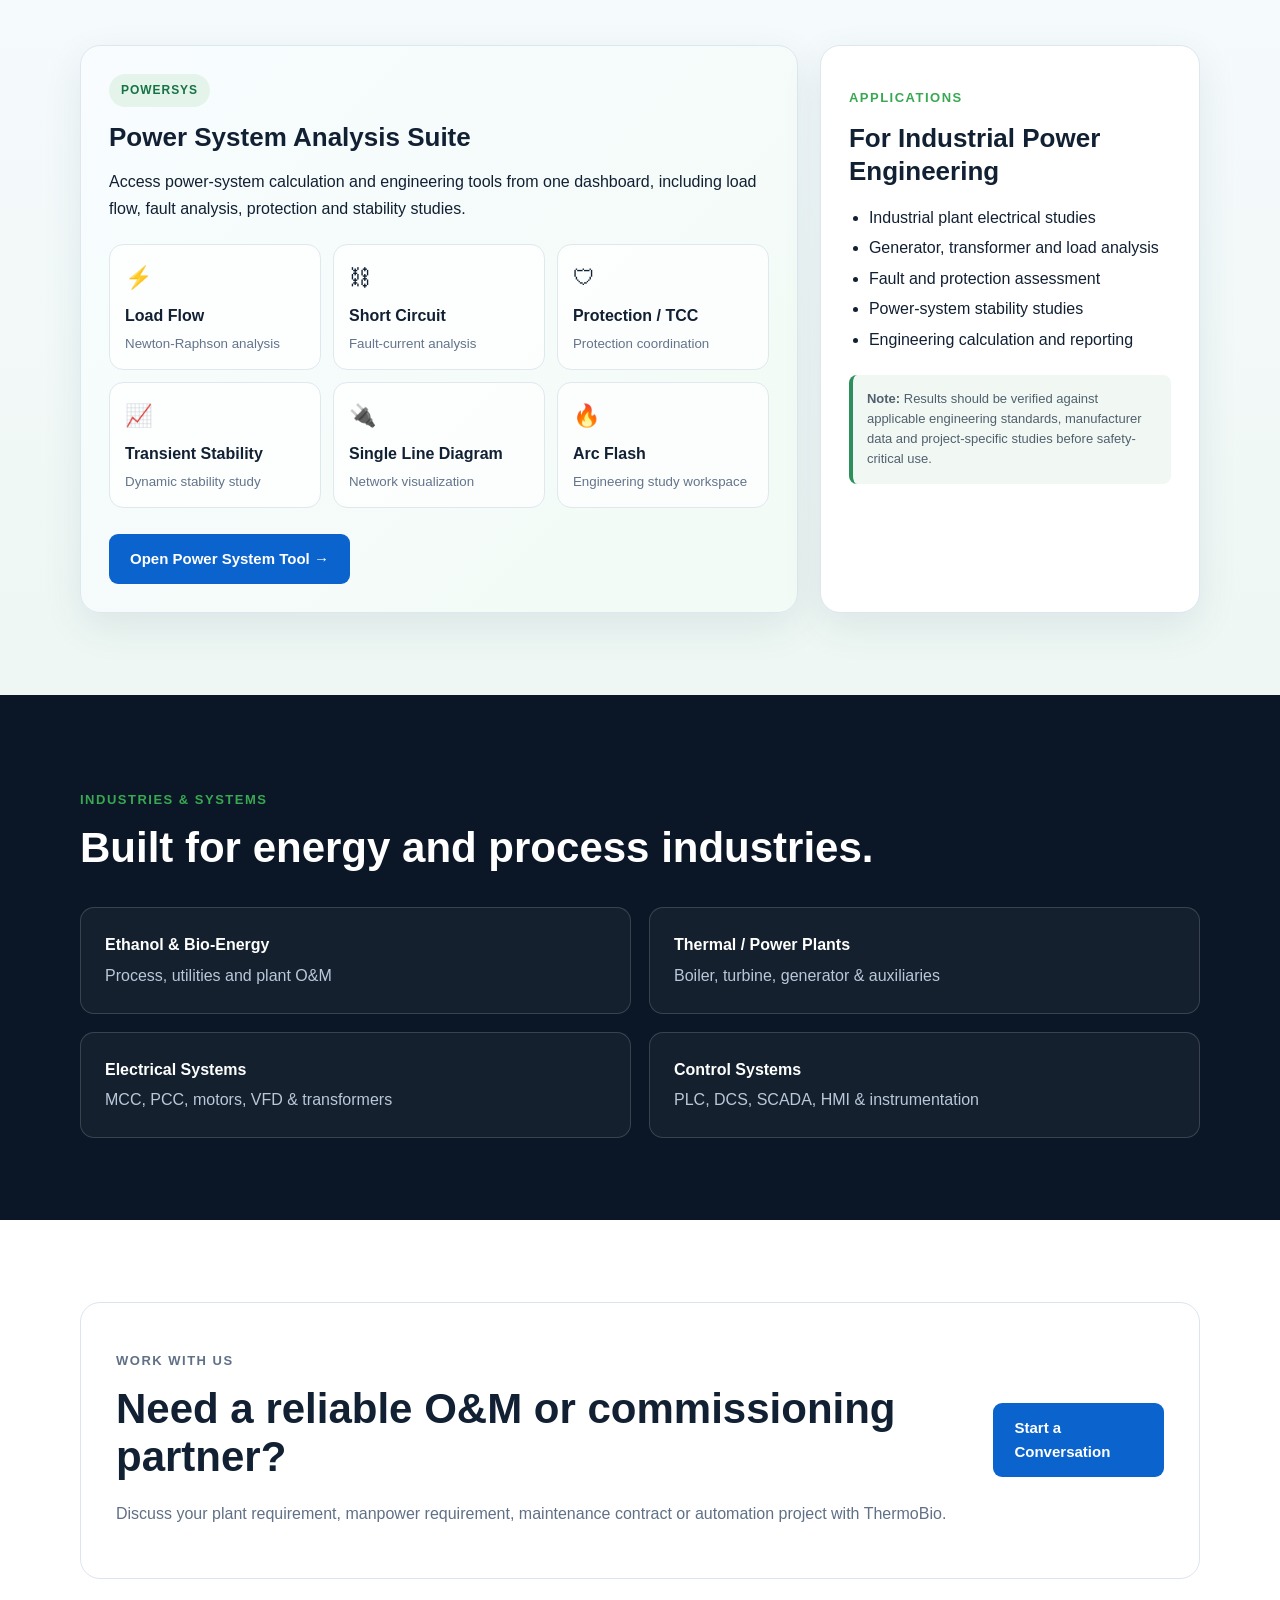
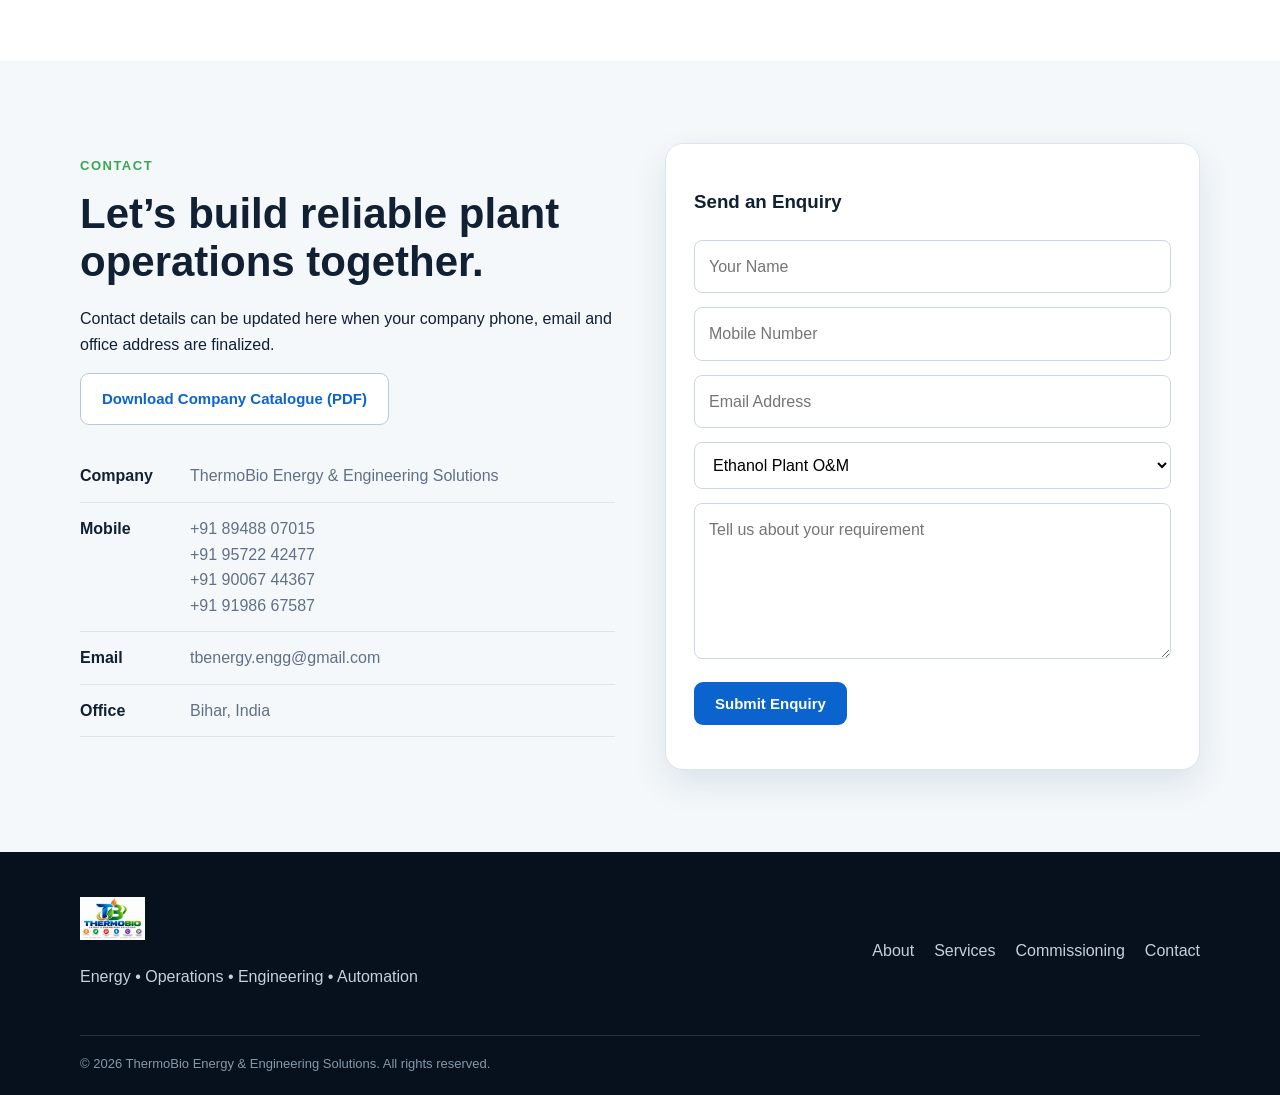
==== commit a9a820d4: "Add files via upload" ====
--- a/index.html
+++ b/index.html
@@ -21,6 +21,7 @@
         <a href="#commissioning">Commissioning</a>
         <a href="#industries">Industries</a>
         <a href="ThermoBio_Company_Catalogue.pdf" target="_blank" rel="noopener">Catalogue</a>
+        <a href="#power-system-tool" class="power-system-link">Power System Tool</a>
         <a href="#contact" class="nav-cta">Contact Us</a>
       <a href="#" class="turbine-diagnostic-link" id="turbineLoginBtn">Turbine Diagnostic Software</a></nav>
     </div>
@@ -142,6 +143,47 @@
           <div class="step"><span>04</span><h3>PLC / DCS</h3><p>Logic, sequences, permissives, interlocks, trips and HMI verification.</p></div>
           <div class="step"><span>05</span><h3>Start-Up</h3><p>Controlled energization, equipment start-up, monitoring and troubleshooting.</p></div>
           <div class="step"><span>06</span><h3>Handover</h3><p>Documentation, punch-point closure, operating records and support.</p></div>
+        </div>
+      </div>
+    </section>
+
+
+    <section id="power-system-tool" class="section power-system-section">
+      <div class="container">
+        <div class="section-head">
+          <div>
+            <p class="section-label">DIGITAL POWER ENGINEERING</p>
+            <h2>Power System Tool</h2>
+          </div>
+          <p>Power-system analysis tools for electrical engineers, consultants and industrial power-system studies.</p>
+        </div>
+        <div class="power-tool-layout">
+          <div class="power-tool-card power-tool-main">
+            <div class="power-tool-badge">POWERSYS</div>
+            <h3>Power System Analysis Suite</h3>
+            <p>Access power-system calculation and engineering tools from one dashboard, including load flow, fault analysis, protection and stability studies.</p>
+            <div class="power-tool-features">
+              <div><span>⚡</span><strong>Load Flow</strong><small>Newton-Raphson analysis</small></div>
+              <div><span>⛓</span><strong>Short Circuit</strong><small>Fault-current analysis</small></div>
+              <div><span>🛡</span><strong>Protection / TCC</strong><small>Protection coordination</small></div>
+              <div><span>📈</span><strong>Transient Stability</strong><small>Dynamic stability study</small></div>
+              <div><span>🔌</span><strong>Single Line Diagram</strong><small>Network visualization</small></div>
+              <div><span>🔥</span><strong>Arc Flash</strong><small>Engineering study workspace</small></div>
+            </div>
+            <a href="Power-system-tool/index.html" class="btn primary power-tool-btn">Open Power System Tool →</a>
+          </div>
+          <div class="power-tool-card power-tool-side">
+            <p class="section-label">APPLICATIONS</p>
+            <h3>For Industrial Power Engineering</h3>
+            <ul>
+              <li>Industrial plant electrical studies</li>
+              <li>Generator, transformer and load analysis</li>
+              <li>Fault and protection assessment</li>
+              <li>Power-system stability studies</li>
+              <li>Engineering calculation and reporting</li>
+            </ul>
+            <div class="power-tool-note"><strong>Note:</strong> Results should be verified against applicable engineering standards, manufacturer data and project-specific studies before safety-critical use.</div>
+          </div>
         </div>
       </div>
     </section>
@@ -239,6 +281,25 @@
   </div>
 
   <style>
+
+    .power-system-link{font-weight:700}
+    .power-system-section{background:linear-gradient(180deg,#f7fbff 0%,#eef7f3 100%)}
+    .power-tool-layout{display:grid;grid-template-columns:minmax(0,1.7fr) minmax(280px,.9fr);gap:22px;margin-top:28px}
+    .power-tool-card{background:#fff;border:1px solid #dce7ef;border-radius:20px;padding:28px;box-shadow:0 14px 40px rgba(19,61,92,.09)}
+    .power-tool-main{background:linear-gradient(135deg,#f8fcff,#f2fbf5)}
+    .power-tool-badge{display:inline-flex;padding:7px 12px;border-radius:999px;background:#e4f4eb;color:#177245;font-size:12px;font-weight:800;letter-spacing:.08em}
+    .power-tool-card h3{margin:14px 0 10px;font-size:26px}
+    .power-tool-card p{line-height:1.65}
+    .power-tool-features{display:grid;grid-template-columns:repeat(3,minmax(0,1fr));gap:12px;margin:22px 0}
+    .power-tool-features>div{border:1px solid #e0e8ee;border-radius:14px;padding:15px;background:rgba(255,255,255,.78)}
+    .power-tool-features span{display:block;font-size:22px;margin-bottom:8px}
+    .power-tool-features strong,.power-tool-features small{display:block}
+    .power-tool-features small{color:#64748b;margin-top:4px}
+    .power-tool-btn{display:inline-flex;margin-top:4px}
+    .power-tool-side ul{padding-left:20px;line-height:1.9}
+    .power-tool-note{margin-top:20px;padding:14px;border-left:4px solid #2d8f5b;background:#f1f8f4;border-radius:8px;color:#52606d;font-size:13px;line-height:1.55}
+    @media (max-width:800px){.power-tool-layout{grid-template-columns:1fr}.power-tool-features{grid-template-columns:repeat(2,minmax(0,1fr))}}
+    @media (max-width:520px){.power-tool-features{grid-template-columns:1fr}.power-tool-card{padding:20px}.power-tool-card h3{font-size:22px}}
     .turbine-diagnostic-link{font-weight:700}
     .tb-login-modal{display:none;position:fixed;inset:0;z-index:99999;background:rgba(0,0,0,.72);align-items:center;justify-content:center;padding:20px;backdrop-filter:blur(5px)}
     .tb-login-modal.open{display:flex}
